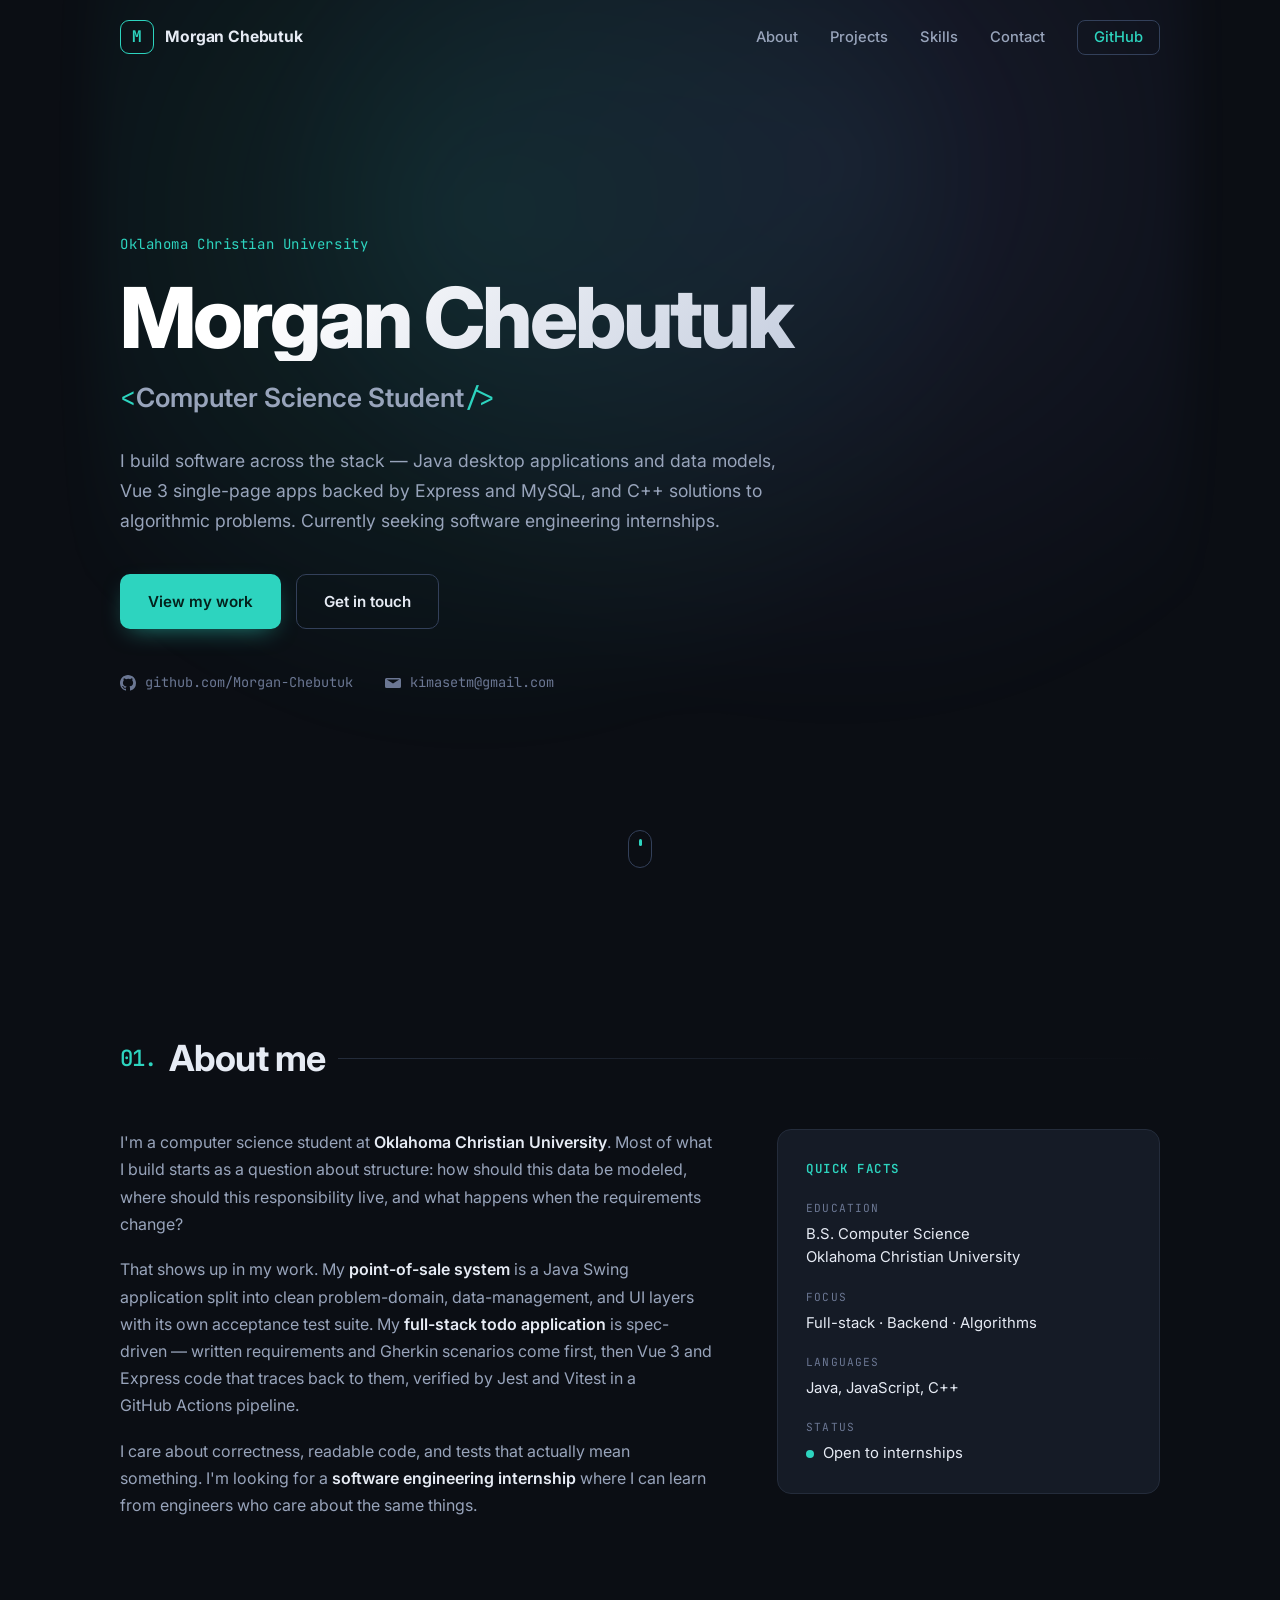
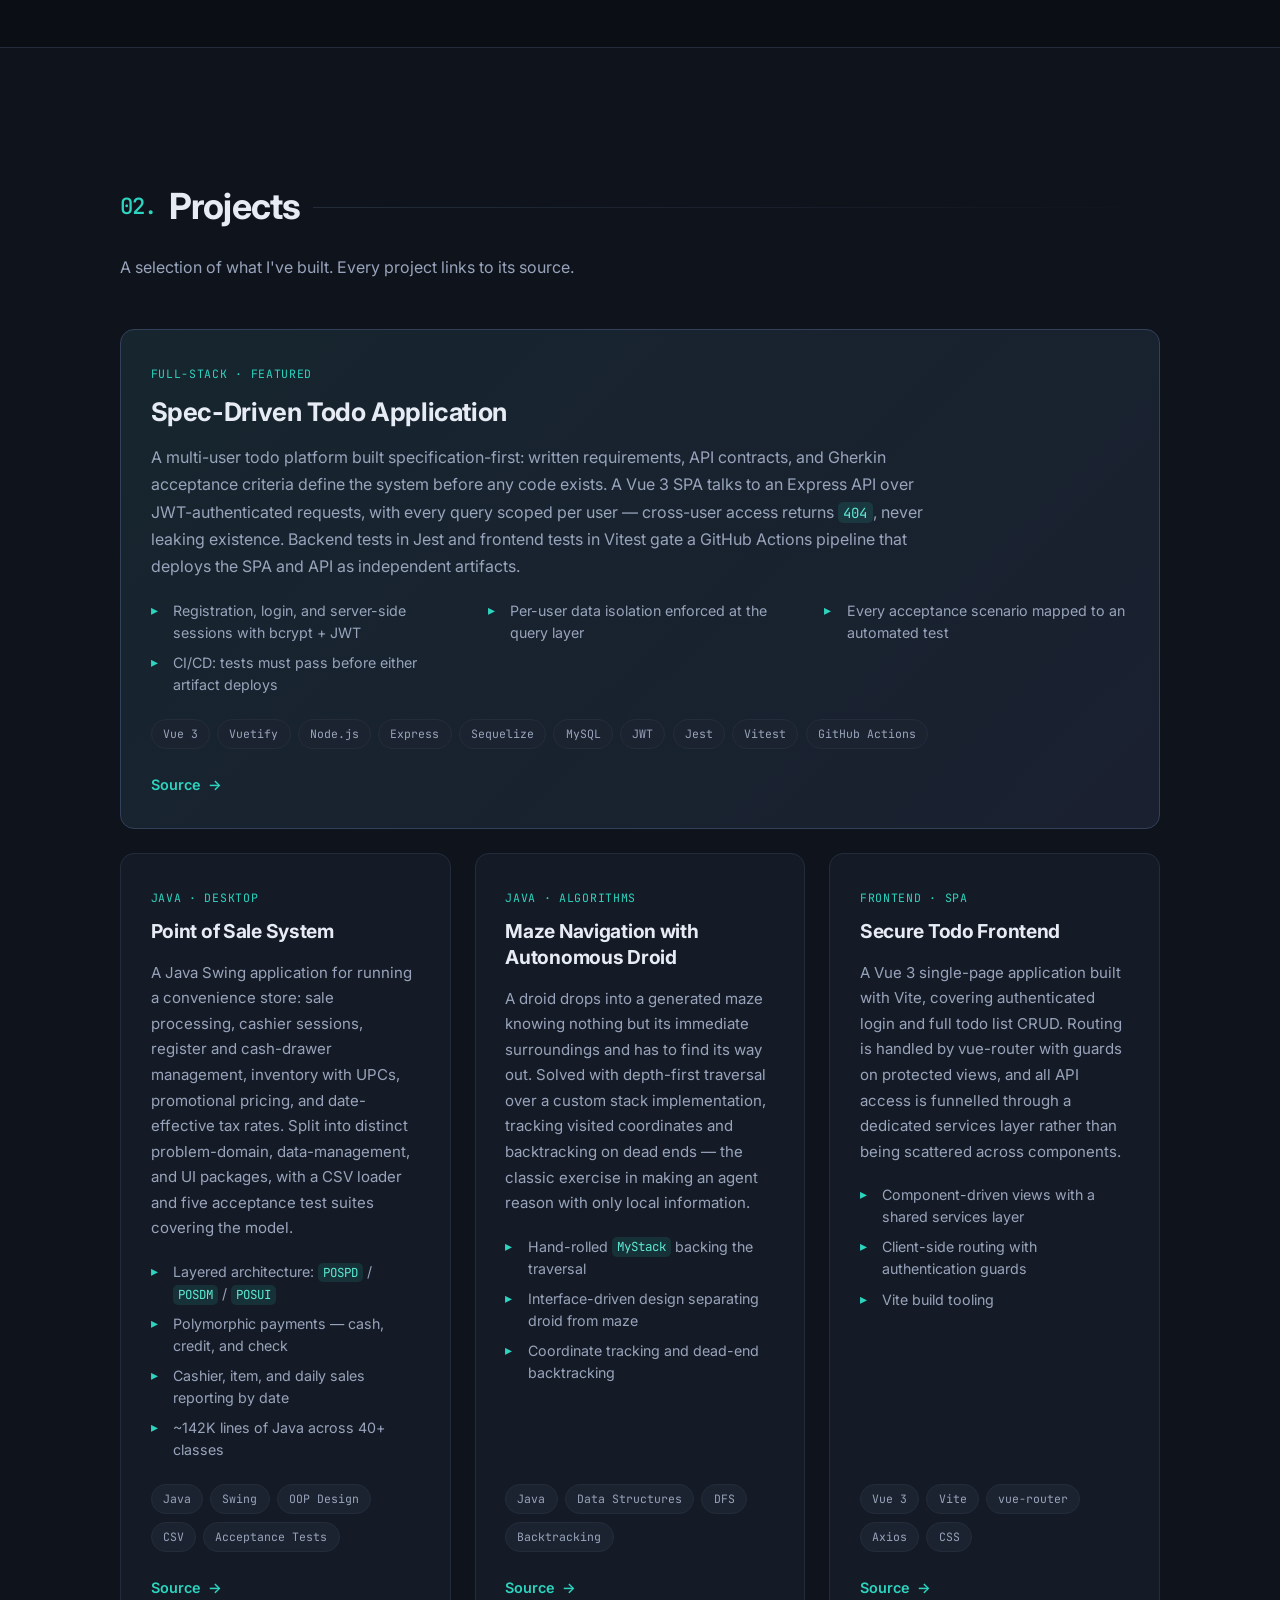
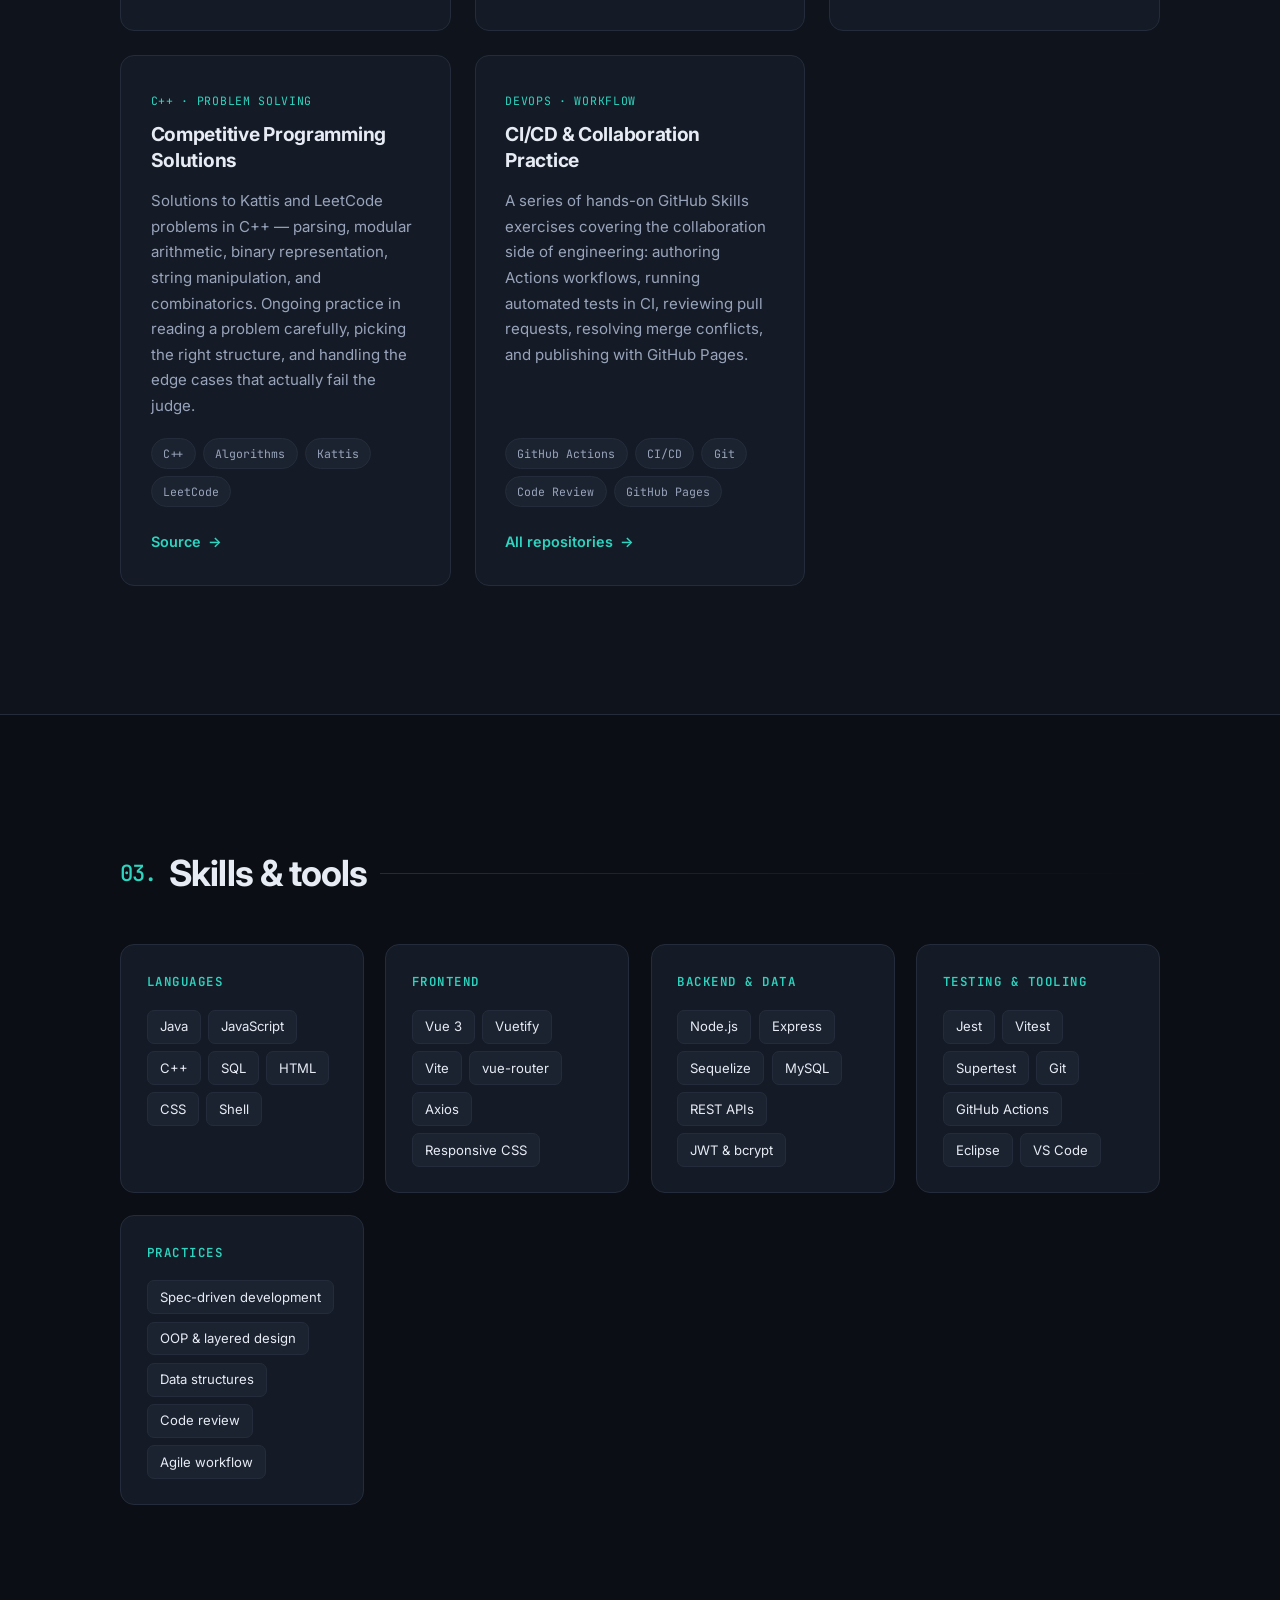
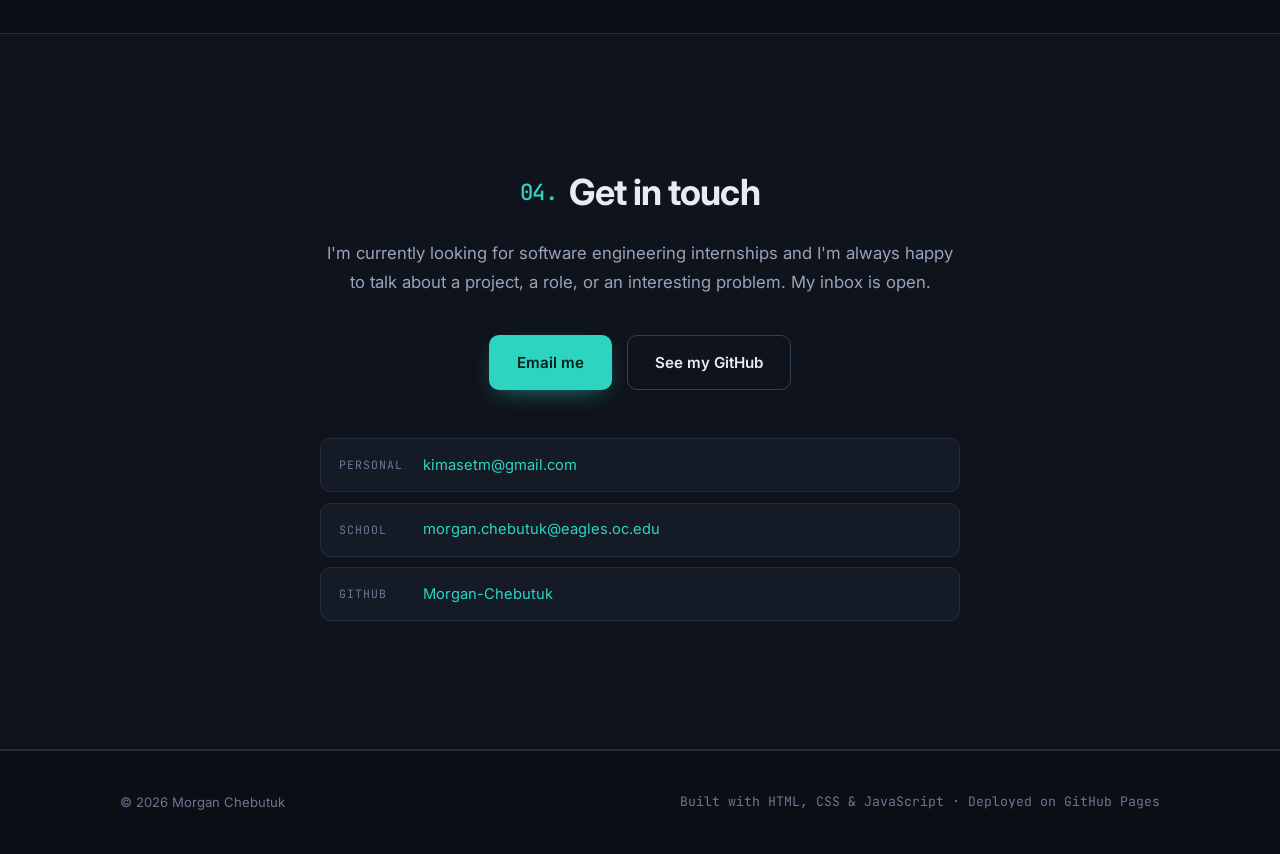
==== index.html @ def69cea "Add personal portfolio site Static single-page portfolio: dark theme, responsive layout, reveal-on-s" ====
<!DOCTYPE html>
<html lang="en">
<head>
<meta charset="utf-8">
<meta name="viewport" content="width=device-width, initial-scale=1">
<title>Morgan Chebutuk — Computer Science Student &amp; Developer</title>
<meta name="description" content="Morgan Chebutuk — computer science student at Oklahoma Christian University. Full-stack and systems work in Java, JavaScript, Vue, and C++.">
<meta name="author" content="Morgan Chebutuk">

<meta property="og:type" content="website">
<meta property="og:title" content="Morgan Chebutuk — Computer Science Student &amp; Developer">
<meta property="og:description" content="Computer science student at Oklahoma Christian University. Full-stack and systems work in Java, JavaScript, Vue, and C++.">
<meta property="og:url" content="https://morgan-chebutuk.github.io/">
<meta name="twitter:card" content="summary">

<link rel="icon" href="data:image/svg+xml,%3Csvg xmlns='http://www.w3.org/2000/svg' viewBox='0 0 100 100'%3E%3Crect width='100' height='100' rx='22' fill='%230b0e14'/%3E%3Ctext x='50' y='50' font-family='ui-monospace,monospace' font-size='52' font-weight='700' fill='%232dd4bf' text-anchor='middle' dominant-baseline='central'%3EM%3C/text%3E%3C/svg%3E">
<link rel="preconnect" href="https://fonts.googleapis.com">
<link rel="preconnect" href="https://fonts.gstatic.com" crossorigin>
<link href="https://fonts.googleapis.com/css2?family=Inter:wght@400;500;600;700;800&family=JetBrains+Mono:wght@400;500;600&display=swap" rel="stylesheet">
<link rel="stylesheet" href="styles.css">
</head>
<body>

<a class="skip-link" href="#main">Skip to content</a>

<header class="site-header" id="siteHeader">
  <nav class="nav container" aria-label="Primary">
    <a class="brand" href="#top">
      <span class="brand-mark">M</span>
      <span class="brand-name">Morgan Chebutuk</span>
    </a>

    <button class="nav-toggle" id="navToggle" aria-expanded="false" aria-controls="navMenu" aria-label="Toggle navigation menu">
      <span></span><span></span><span></span>
    </button>

    <ul class="nav-menu" id="navMenu">
      <li><a href="#about">About</a></li>
      <li><a href="#projects">Projects</a></li>
      <li><a href="#skills">Skills</a></li>
      <li><a href="#contact">Contact</a></li>
      <li><a class="nav-cta" href="https://github.com/Morgan-Chebutuk" target="_blank" rel="noopener">GitHub</a></li>
    </ul>
  </nav>
</header>

<main id="main">

  <!-- ───────────────────────────── Hero ───────────────────────────── -->
  <section class="hero" id="top">
    <div class="hero-glow" aria-hidden="true"></div>
    <div class="container hero-inner">
      <p class="eyebrow reveal">Oklahoma Christian University</p>
      <h1 class="hero-title reveal">
        Morgan&nbsp;Chebutuk
      </h1>
      <p class="hero-role reveal">
        <span class="mono accent">&lt;</span>Computer Science Student<span class="mono accent">/&gt;</span>
      </p>
      <p class="hero-blurb reveal">
        I build software across the stack — Java desktop applications and data models,
        Vue&nbsp;3 single-page apps backed by Express and MySQL, and C++ solutions to
        algorithmic problems. Currently seeking software engineering internships.
      </p>

      <div class="hero-actions reveal">
        <a class="btn btn-primary" href="#projects">View my work</a>
        <a class="btn btn-ghost" href="mailto:kimasetm@gmail.com">Get in touch</a>
      </div>

      <ul class="hero-links reveal" aria-label="Profile links">
        <li>
          <a href="https://github.com/Morgan-Chebutuk" target="_blank" rel="noopener">
            <svg viewBox="0 0 16 16" aria-hidden="true"><path d="M8 0C3.58 0 0 3.58 0 8c0 3.54 2.29 6.53 5.47 7.59.4.07.55-.17.55-.38 0-.19-.01-.82-.01-1.49-2.01.37-2.53-.49-2.69-.94-.09-.23-.48-.94-.82-1.13-.28-.15-.68-.52-.01-.53.63-.01 1.08.58 1.23.82.72 1.21 1.87.87 2.33.66.07-.52.28-.87.51-1.07-1.78-.2-3.64-.89-3.64-3.95 0-.87.31-1.59.82-2.15-.08-.2-.36-1.02.08-2.12 0 0 .67-.21 2.2.82a7.4 7.4 0 0 1 2-.27c.68 0 1.36.09 2 .27 1.53-1.04 2.2-.82 2.2-.82.44 1.1.16 1.92.08 2.12.51.56.82 1.27.82 2.15 0 3.07-1.87 3.75-3.65 3.95.29.25.54.73.54 1.48 0 1.07-.01 1.93-.01 2.2 0 .21.15.46.55.38A8.01 8.01 0 0 0 16 8c0-4.42-3.58-8-8-8Z"/></svg>
            github.com/Morgan-Chebutuk
          </a>
        </li>
        <li>
          <a href="mailto:kimasetm@gmail.com">
            <svg viewBox="0 0 16 16" aria-hidden="true"><path d="M1.5 3h13A1.5 1.5 0 0 1 16 4.5v7A1.5 1.5 0 0 1 14.5 13h-13A1.5 1.5 0 0 1 0 11.5v-7A1.5 1.5 0 0 1 1.5 3Zm.2 1.4 6.3 4.2 6.3-4.2H1.7Z"/></svg>
            kimasetm@gmail.com
          </a>
        </li>
      </ul>
    </div>

    <a class="scroll-hint" href="#about" aria-label="Scroll to about section">
      <span></span>
    </a>
  </section>

  <!-- ───────────────────────────── About ───────────────────────────── -->
  <section class="section" id="about">
    <div class="container">
      <h2 class="section-title reveal"><span class="mono accent">01.</span> About me</h2>

      <div class="about-grid">
        <div class="about-text reveal">
          <p>
            I'm a computer science student at <strong>Oklahoma Christian University</strong>. Most
            of what I build starts as a question about structure: how should this data be modeled,
            where should this responsibility live, and what happens when the requirements change?
          </p>
          <p>
            That shows up in my work. My <strong>point-of-sale system</strong> is a Java Swing
            application split into clean problem-domain, data-management, and UI layers with its own
            acceptance test suite. My <strong>full-stack todo application</strong> is spec-driven —
            written requirements and Gherkin scenarios come first, then Vue&nbsp;3 and Express code
            that traces back to them, verified by Jest and Vitest in a GitHub&nbsp;Actions pipeline.
          </p>
          <p>
            I care about correctness, readable code, and tests that actually mean something.
            I'm looking for a <strong>software engineering internship</strong> where I can learn
            from engineers who care about the same things.
          </p>
        </div>

        <aside class="about-card reveal" aria-label="Quick facts">
          <h3>Quick facts</h3>
          <dl>
            <div><dt>Education</dt><dd>B.S. Computer Science<br>Oklahoma Christian University</dd></div>
            <div><dt>Focus</dt><dd>Full-stack&nbsp;&middot;&nbsp;Backend&nbsp;&middot;&nbsp;Algorithms</dd></div>
            <div><dt>Languages</dt><dd>Java, JavaScript, C++</dd></div>
            <div><dt>Status</dt><dd><span class="status-dot"></span>Open to internships</dd></div>
          </dl>
        </aside>
      </div>
    </div>
  </section>

  <!-- ─────────────────────────── Projects ─────────────────────────── -->
  <section class="section section-alt" id="projects">
    <div class="container">
      <h2 class="section-title reveal"><span class="mono accent">02.</span> Projects</h2>
      <p class="section-lead reveal">A selection of what I've built. Every project links to its source.</p>

      <div class="projects">

        <article class="project featured reveal">
          <div class="project-head">
            <span class="project-kind">Full-stack&nbsp;&middot;&nbsp;Featured</span>
            <h3>Spec-Driven Todo Application</h3>
          </div>
          <p>
            A multi-user todo platform built specification-first: written requirements, API
            contracts, and Gherkin acceptance criteria define the system before any code exists.
            A Vue&nbsp;3 SPA talks to an Express API over JWT-authenticated requests, with every
            query scoped per user — cross-user access returns <code>404</code>, never leaking
            existence. Backend tests in Jest and frontend tests in Vitest gate a GitHub Actions
            pipeline that deploys the SPA and API as independent artifacts.
          </p>
          <ul class="project-highlights">
            <li>Registration, login, and server-side sessions with bcrypt + JWT</li>
            <li>Per-user data isolation enforced at the query layer</li>
            <li>Every acceptance scenario mapped to an automated test</li>
            <li>CI/CD: tests must pass before either artifact deploys</li>
          </ul>
          <ul class="tags">
            <li>Vue 3</li><li>Vuetify</li><li>Node.js</li><li>Express</li>
            <li>Sequelize</li><li>MySQL</li><li>JWT</li><li>Jest</li><li>Vitest</li><li>GitHub Actions</li>
          </ul>
          <div class="project-links">
            <a href="https://github.com/Morgan-Chebutuk/todospeckit-Morgan-Chebutuk" target="_blank" rel="noopener">Source <span aria-hidden="true">&rarr;</span></a>
          </div>
        </article>

        <article class="project reveal">
          <div class="project-head">
            <span class="project-kind">Java&nbsp;&middot;&nbsp;Desktop</span>
            <h3>Point of Sale System</h3>
          </div>
          <p>
            A Java Swing application for running a convenience store: sale processing, cashier
            sessions, register and cash-drawer management, inventory with UPCs, promotional
            pricing, and date-effective tax rates. Split into distinct problem-domain,
            data-management, and UI packages, with a CSV loader and five acceptance test suites
            covering the model.
          </p>
          <ul class="project-highlights">
            <li>Layered architecture: <code>POSPD</code> / <code>POSDM</code> / <code>POSUI</code></li>
            <li>Polymorphic payments — cash, credit, and check</li>
            <li>Cashier, item, and daily sales reporting by date</li>
            <li>~142K lines of Java across 40+ classes</li>
          </ul>
          <ul class="tags">
            <li>Java</li><li>Swing</li><li>OOP Design</li><li>CSV</li><li>Acceptance Tests</li>
          </ul>
          <div class="project-links">
            <a href="https://github.com/Morgan-Chebutuk/POS" target="_blank" rel="noopener">Source <span aria-hidden="true">&rarr;</span></a>
          </div>
        </article>

        <article class="project reveal">
          <div class="project-head">
            <span class="project-kind">Java&nbsp;&middot;&nbsp;Algorithms</span>
            <h3>Maze Navigation with Autonomous Droid</h3>
          </div>
          <p>
            A droid drops into a generated maze knowing nothing but its immediate surroundings and
            has to find its way out. Solved with depth-first traversal over a custom stack
            implementation, tracking visited coordinates and backtracking on dead ends — the
            classic exercise in making an agent reason with only local information.
          </p>
          <ul class="project-highlights">
            <li>Hand-rolled <code>MyStack</code> backing the traversal</li>
            <li>Interface-driven design separating droid from maze</li>
            <li>Coordinate tracking and dead-end backtracking</li>
          </ul>
          <ul class="tags">
            <li>Java</li><li>Data Structures</li><li>DFS</li><li>Backtracking</li>
          </ul>
          <div class="project-links">
            <a href="https://github.com/Morgan-Chebutuk/Maze" target="_blank" rel="noopener">Source <span aria-hidden="true">&rarr;</span></a>
          </div>
        </article>

        <article class="project reveal">
          <div class="project-head">
            <span class="project-kind">Frontend&nbsp;&middot;&nbsp;SPA</span>
            <h3>Secure Todo Frontend</h3>
          </div>
          <p>
            A Vue&nbsp;3 single-page application built with Vite, covering authenticated login and
            full todo list CRUD. Routing is handled by vue-router with guards on protected views,
            and all API access is funnelled through a dedicated services layer rather than being
            scattered across components.
          </p>
          <ul class="project-highlights">
            <li>Component-driven views with a shared services layer</li>
            <li>Client-side routing with authentication guards</li>
            <li>Vite build tooling</li>
          </ul>
          <ul class="tags">
            <li>Vue 3</li><li>Vite</li><li>vue-router</li><li>Axios</li><li>CSS</li>
          </ul>
          <div class="project-links">
            <a href="https://github.com/Morgan-Chebutuk/todo-frontend-secure" target="_blank" rel="noopener">Source <span aria-hidden="true">&rarr;</span></a>
          </div>
        </article>

        <article class="project reveal">
          <div class="project-head">
            <span class="project-kind">C++&nbsp;&middot;&nbsp;Problem Solving</span>
            <h3>Competitive Programming Solutions</h3>
          </div>
          <p>
            Solutions to Kattis and LeetCode problems in C++ — parsing, modular arithmetic, binary
            representation, string manipulation, and combinatorics. Ongoing practice in reading a
            problem carefully, picking the right structure, and handling the edge cases that
            actually fail the judge.
          </p>
          <ul class="tags">
            <li>C++</li><li>Algorithms</li><li>Kattis</li><li>LeetCode</li>
          </ul>
          <div class="project-links">
            <a href="https://github.com/Morgan-Chebutuk/Kattis-Problems" target="_blank" rel="noopener">Source <span aria-hidden="true">&rarr;</span></a>
          </div>
        </article>

        <article class="project reveal">
          <div class="project-head">
            <span class="project-kind">DevOps&nbsp;&middot;&nbsp;Workflow</span>
            <h3>CI/CD &amp; Collaboration Practice</h3>
          </div>
          <p>
            A series of hands-on GitHub Skills exercises covering the collaboration side of
            engineering: authoring Actions workflows, running automated tests in CI, reviewing pull
            requests, resolving merge conflicts, and publishing with GitHub Pages.
          </p>
          <ul class="tags">
            <li>GitHub Actions</li><li>CI/CD</li><li>Git</li><li>Code Review</li><li>GitHub Pages</li>
          </ul>
          <div class="project-links">
            <a href="https://github.com/Morgan-Chebutuk?tab=repositories" target="_blank" rel="noopener">All repositories <span aria-hidden="true">&rarr;</span></a>
          </div>
        </article>

      </div>
    </div>
  </section>

  <!-- ───────────────────────────── Skills ───────────────────────────── -->
  <section class="section" id="skills">
    <div class="container">
      <h2 class="section-title reveal"><span class="mono accent">03.</span> Skills &amp; tools</h2>

      <div class="skills">
        <div class="skill-group reveal">
          <h3>Languages</h3>
          <ul><li>Java</li><li>JavaScript</li><li>C++</li><li>SQL</li><li>HTML</li><li>CSS</li><li>Shell</li></ul>
        </div>
        <div class="skill-group reveal">
          <h3>Frontend</h3>
          <ul><li>Vue 3</li><li>Vuetify</li><li>Vite</li><li>vue-router</li><li>Axios</li><li>Responsive CSS</li></ul>
        </div>
        <div class="skill-group reveal">
          <h3>Backend &amp; data</h3>
          <ul><li>Node.js</li><li>Express</li><li>Sequelize</li><li>MySQL</li><li>REST APIs</li><li>JWT &amp; bcrypt</li></ul>
        </div>
        <div class="skill-group reveal">
          <h3>Testing &amp; tooling</h3>
          <ul><li>Jest</li><li>Vitest</li><li>Supertest</li><li>Git</li><li>GitHub Actions</li><li>Eclipse</li><li>VS Code</li></ul>
        </div>
        <div class="skill-group reveal">
          <h3>Practices</h3>
          <ul><li>Spec-driven development</li><li>OOP &amp; layered design</li><li>Data structures</li><li>Code review</li><li>Agile workflow</li></ul>
        </div>
      </div>
    </div>
  </section>

  <!-- ──────────────────────────── Contact ──────────────────────────── -->
  <section class="section section-alt" id="contact">
    <div class="container contact-inner">
      <h2 class="section-title reveal"><span class="mono accent">04.</span> Get in touch</h2>
      <p class="contact-lead reveal">
        I'm currently looking for software engineering internships and I'm always happy to talk
        about a project, a role, or an interesting problem. My inbox is open.
      </p>

      <div class="contact-actions reveal">
        <a class="btn btn-primary" href="mailto:kimasetm@gmail.com">Email me</a>
        <a class="btn btn-ghost" href="https://github.com/Morgan-Chebutuk" target="_blank" rel="noopener">See my GitHub</a>
      </div>

      <ul class="contact-details reveal">
        <li><span class="mono label">personal</span><a href="mailto:kimasetm@gmail.com">kimasetm@gmail.com</a></li>
        <li><span class="mono label">school</span><a href="mailto:morgan.chebutuk@eagles.oc.edu">morgan.chebutuk@eagles.oc.edu</a></li>
        <li><span class="mono label">github</span><a href="https://github.com/Morgan-Chebutuk" target="_blank" rel="noopener">Morgan-Chebutuk</a></li>
      </ul>
    </div>
  </section>

</main>

<footer class="site-footer">
  <div class="container footer-inner">
    <p>&copy; <span id="year">2026</span> Morgan Chebutuk</p>
    <p class="mono">Built with HTML, CSS &amp; JavaScript &middot; Deployed on GitHub Pages</p>
  </div>
</footer>

<script src="script.js"></script>
</body>
</html>
---- styles.css ----
/* ============================================================
   Morgan Chebutuk — portfolio
   ============================================================ */

:root {
  --bg:            #0b0e14;
  --bg-alt:        #0f131c;
  --surface:       #151b26;
  --surface-hi:    #1c2330;
  --border:        #242c3b;
  --border-hi:     #33405a;

  --text:          #e6ebf4;
  --text-muted:    #98a4bb;
  --text-dim:      #6b7793;

  --accent:        #2dd4bf;
  --accent-hi:     #5eead4;
  --accent-dim:    rgba(45, 212, 191, 0.12);
  --accent-2:      #818cf8;

  --font-sans: 'Inter', -apple-system, BlinkMacSystemFont, 'Segoe UI', Roboto, sans-serif;
  --font-mono: 'JetBrains Mono', ui-monospace, SFMono-Regular, Menlo, Consolas, monospace;

  --max:      1120px;
  --gutter:   clamp(1.25rem, 4vw, 2.5rem);
  --radius:   14px;
  --ease:     cubic-bezier(0.4, 0, 0.2, 1);
}

*, *::before, *::after { box-sizing: border-box; }

html {
  scroll-behavior: smooth;
  scroll-padding-top: 90px;
  -webkit-text-size-adjust: 100%;
}

body {
  margin: 0;
  background: var(--bg);
  color: var(--text);
  font-family: var(--font-sans);
  font-size: 1rem;
  line-height: 1.7;
  -webkit-font-smoothing: antialiased;
  overflow-x: hidden;
}

img { max-width: 100%; display: block; }

a { color: var(--accent); text-decoration: none; transition: color .2s var(--ease); }
a:hover { color: var(--accent-hi); }

:focus-visible {
  outline: 2px solid var(--accent);
  outline-offset: 3px;
  border-radius: 4px;
}

code {
  font-family: var(--font-mono);
  font-size: .875em;
  background: var(--accent-dim);
  color: var(--accent-hi);
  padding: .12em .4em;
  border-radius: 5px;
}

.mono   { font-family: var(--font-mono); }
.accent { color: var(--accent); }

.container {
  width: 100%;
  max-width: var(--max);
  margin-inline: auto;
  padding-inline: var(--gutter);
}

.skip-link {
  position: absolute;
  left: -9999px;
  top: 0;
  z-index: 999;
  background: var(--accent);
  color: #04211c;
  padding: .75rem 1.25rem;
  font-weight: 600;
  border-radius: 0 0 8px 0;
}
.skip-link:focus { left: 0; }

/* ─────────────────────────── Header / nav ─────────────────────────── */

.site-header {
  position: fixed;
  inset: 0 0 auto 0;
  z-index: 100;
  transition: background .3s var(--ease), border-color .3s var(--ease), backdrop-filter .3s var(--ease);
  border-bottom: 1px solid transparent;
}
.site-header.scrolled {
  background: rgba(11, 14, 20, .82);
  backdrop-filter: blur(14px);
  -webkit-backdrop-filter: blur(14px);
  border-bottom-color: var(--border);
}

.nav {
  display: flex;
  align-items: center;
  justify-content: space-between;
  gap: 1.5rem;
  min-height: 74px;
}

.brand {
  display: inline-flex;
  align-items: center;
  gap: .7rem;
  color: var(--text);
  font-weight: 700;
  letter-spacing: -.01em;
}
.brand:hover { color: var(--text); }

.brand-mark {
  display: grid;
  place-items: center;
  width: 34px; height: 34px;
  flex: none;
  border: 1.5px solid var(--accent);
  border-radius: 9px;
  color: var(--accent);
  font-family: var(--font-mono);
  font-size: 1rem;
  font-weight: 700;
  transition: background .25s var(--ease), transform .25s var(--ease);
}
.brand:hover .brand-mark { background: var(--accent-dim); transform: translateY(-2px); }

.brand-name { font-size: .98rem; }

.nav-menu {
  display: flex;
  align-items: center;
  gap: 2rem;
  margin: 0;
  padding: 0;
  list-style: none;
}
.nav-menu a {
  position: relative;
  color: var(--text-muted);
  font-size: .92rem;
  font-weight: 500;
}
.nav-menu a:hover { color: var(--text); }
.nav-menu a:not(.nav-cta)::after {
  content: '';
  position: absolute;
  left: 0; bottom: -6px;
  width: 0; height: 1.5px;
  background: var(--accent);
  transition: width .25s var(--ease);
}
.nav-menu a:not(.nav-cta):hover::after { width: 100%; }

.nav-cta {
  border: 1px solid var(--border-hi);
  border-radius: 8px;
  padding: .45rem 1rem;
  color: var(--accent) !important;
}
.nav-cta:hover {
  background: var(--accent-dim);
  border-color: var(--accent);
}

.nav-toggle {
  display: none;
  flex-direction: column;
  justify-content: center;
  gap: 5px;
  width: 42px; height: 42px;
  padding: 0 9px;
  background: none;
  border: 1px solid var(--border);
  border-radius: 9px;
  cursor: pointer;
}
.nav-toggle span {
  display: block;
  height: 2px;
  background: var(--text);
  border-radius: 2px;
  transition: transform .28s var(--ease), opacity .2s var(--ease);
}
.nav-toggle[aria-expanded="true"] span:nth-child(1) { transform: translateY(7px) rotate(45deg); }
.nav-toggle[aria-expanded="true"] span:nth-child(2) { opacity: 0; }
.nav-toggle[aria-expanded="true"] span:nth-child(3) { transform: translateY(-7px) rotate(-45deg); }

/* ─────────────────────────────── Hero ─────────────────────────────── */

.hero {
  position: relative;
  display: flex;
  align-items: center;
  min-height: 100svh;
  padding: 8rem 0 6rem;
  overflow: hidden;
}

.hero-glow {
  position: absolute;
  top: -25%; left: 50%;
  width: min(1100px, 130vw);
  aspect-ratio: 1;
  transform: translateX(-50%);
  background:
    radial-gradient(circle at 35% 40%, rgba(45, 212, 191, .13), transparent 55%),
    radial-gradient(circle at 68% 35%, rgba(129, 140, 248, .11), transparent 55%);
  filter: blur(20px);
  pointer-events: none;
}

.hero-inner { position: relative; }

.eyebrow {
  margin: 0 0 1.1rem;
  font-family: var(--font-mono);
  font-size: .875rem;
  letter-spacing: .04em;
  color: var(--accent);
}

.hero-title {
  margin: 0;
  font-size: clamp(2.75rem, 9vw, 5.25rem);
  font-weight: 800;
  line-height: 1.03;
  letter-spacing: -.035em;
  background: linear-gradient(135deg, #ffffff 15%, #a9b6cf 95%);
  -webkit-background-clip: text;
  background-clip: text;
  color: transparent;
}

.hero-role {
  margin: .85rem 0 0;
  font-size: clamp(1.1rem, 3.2vw, 1.65rem);
  font-weight: 600;
  color: var(--text-muted);
}
.hero-role .mono { font-weight: 400; }

.hero-blurb {
  max-width: 60ch;
  margin: 1.6rem 0 0;
  color: var(--text-muted);
  font-size: clamp(1rem, 1.6vw, 1.1rem);
}

.hero-actions {
  display: flex;
  flex-wrap: wrap;
  gap: .9rem;
  margin-top: 2.4rem;
}

.btn {
  display: inline-flex;
  align-items: center;
  justify-content: center;
  padding: .85rem 1.7rem;
  border-radius: 10px;
  font-size: .95rem;
  font-weight: 600;
  border: 1px solid transparent;
  cursor: pointer;
  transition: transform .2s var(--ease), background .2s var(--ease),
              box-shadow .2s var(--ease), border-color .2s var(--ease);
}
.btn:hover { transform: translateY(-2px); }

.btn-primary {
  background: var(--accent);
  color: #04211c;
  box-shadow: 0 8px 24px -10px rgba(45, 212, 191, .65);
}
.btn-primary:hover {
  background: var(--accent-hi);
  color: #04211c;
  box-shadow: 0 14px 30px -10px rgba(45, 212, 191, .75);
}

.btn-ghost {
  border-color: var(--border-hi);
  color: var(--text);
}
.btn-ghost:hover {
  border-color: var(--accent);
  background: var(--accent-dim);
  color: var(--accent-hi);
}

.hero-links {
  display: flex;
  flex-wrap: wrap;
  gap: 1rem 2rem;
  margin: 2.6rem 0 0;
  padding: 0;
  list-style: none;
}
.hero-links a {
  display: inline-flex;
  align-items: center;
  gap: .55rem;
  color: var(--text-dim);
  font-family: var(--font-mono);
  font-size: .85rem;
}
.hero-links a:hover { color: var(--accent); }
.hero-links svg {
  width: 16px; height: 16px;
  fill: currentColor;
  flex: none;
}

.scroll-hint {
  position: absolute;
  left: 50%;
  bottom: 2rem;
  transform: translateX(-50%);
  width: 24px; height: 38px;
  border: 1.5px solid var(--border-hi);
  border-radius: 12px;
}
.scroll-hint span {
  position: absolute;
  left: 50%;
  top: 8px;
  width: 3px; height: 7px;
  margin-left: -1.5px;
  background: var(--accent);
  border-radius: 2px;
  animation: scrollDot 1.9s var(--ease) infinite;
}
@keyframes scrollDot {
  0%   { opacity: 0; transform: translateY(0); }
  35%  { opacity: 1; }
  75%  { opacity: 0; transform: translateY(12px); }
  100% { opacity: 0; }
}

/* ───────────────────────────── Sections ───────────────────────────── */

.section { padding: clamp(5rem, 11vw, 8rem) 0; }
.section-alt {
  background: var(--bg-alt);
  border-block: 1px solid var(--border);
}

.section-title {
  display: flex;
  align-items: center;
  gap: .8rem;
  margin: 0 0 1rem;
  font-size: clamp(1.6rem, 4.2vw, 2.25rem);
  font-weight: 700;
  letter-spacing: -.025em;
}
.section-title .mono { font-size: .62em; font-weight: 500; }
.section-title::after {
  content: '';
  flex: 1;
  height: 1px;
  background: linear-gradient(90deg, var(--border) 0%, transparent 100%);
}

.section-lead {
  max-width: 62ch;
  margin: 0 0 3rem;
  color: var(--text-muted);
}

/* ────────────────────────────── About ────────────────────────────── */

.about-grid {
  display: grid;
  grid-template-columns: minmax(0, 1.55fr) minmax(0, 1fr);
  gap: clamp(2rem, 5vw, 4rem);
  align-items: start;
  margin-top: 2.5rem;
}

.about-text p {
  margin: 0 0 1.15rem;
  color: var(--text-muted);
}
.about-text p:last-child { margin-bottom: 0; }
.about-text strong { color: var(--text); font-weight: 600; }

.about-card {
  background: var(--surface);
  border: 1px solid var(--border);
  border-radius: var(--radius);
  padding: 1.75rem;
  position: sticky;
  top: 100px;
}
.about-card h3 {
  margin: 0 0 1.25rem;
  font-size: .78rem;
  font-family: var(--font-mono);
  font-weight: 600;
  letter-spacing: .12em;
  text-transform: uppercase;
  color: var(--accent);
}
.about-card dl { margin: 0; display: grid; gap: 1.15rem; }
.about-card dt {
  font-size: .7rem;
  font-family: var(--font-mono);
  letter-spacing: .1em;
  text-transform: uppercase;
  color: var(--text-dim);
  margin-bottom: .3rem;
}
.about-card dd {
  margin: 0;
  font-size: .93rem;
  line-height: 1.55;
  color: var(--text);
}

.status-dot {
  display: inline-block;
  width: 8px; height: 8px;
  margin-right: .55rem;
  border-radius: 50%;
  background: var(--accent);
  box-shadow: 0 0 0 0 rgba(45, 212, 191, .6);
  animation: pulse 2.2s infinite;
}
@keyframes pulse {
  70%  { box-shadow: 0 0 0 8px rgba(45, 212, 191, 0); }
  100% { box-shadow: 0 0 0 0 rgba(45, 212, 191, 0); }
}

/* ───────────────────────────── Projects ───────────────────────────── */

.projects {
  display: grid;
  grid-template-columns: repeat(auto-fill, minmax(330px, 1fr));
  gap: 1.5rem;
}

.project {
  display: flex;
  flex-direction: column;
  background: var(--surface);
  border: 1px solid var(--border);
  border-radius: var(--radius);
  padding: 1.85rem;
  transition: transform .28s var(--ease), border-color .28s var(--ease), box-shadow .28s var(--ease);
}
.project:hover {
  transform: translateY(-5px);
  border-color: var(--border-hi);
  box-shadow: 0 22px 48px -24px rgba(0, 0, 0, .85);
}

.project.featured {
  grid-column: 1 / -1;
  background:
    linear-gradient(135deg, rgba(45, 212, 191, .055), rgba(129, 140, 248, .045)),
    var(--surface);
  border-color: var(--border-hi);
}

.project-kind {
  display: inline-block;
  font-family: var(--font-mono);
  font-size: .72rem;
  letter-spacing: .06em;
  text-transform: uppercase;
  color: var(--accent);
}

.project h3 {
  margin: .55rem 0 .9rem;
  font-size: 1.2rem;
  font-weight: 700;
  letter-spacing: -.015em;
  line-height: 1.35;
}
.project.featured h3 { font-size: clamp(1.35rem, 2.6vw, 1.6rem); }

.project > p {
  margin: 0 0 1.25rem;
  color: var(--text-muted);
  font-size: .94rem;
}
.project.featured > p { max-width: 80ch; font-size: 1rem; }

.project-highlights {
  margin: 0 0 1.4rem;
  padding: 0;
  list-style: none;
  display: grid;
  gap: .5rem;
}
.project.featured .project-highlights {
  grid-template-columns: repeat(auto-fit, minmax(260px, 1fr));
  gap: .5rem 2rem;
}
.project-highlights li {
  position: relative;
  padding-left: 1.4rem;
  font-size: .89rem;
  color: var(--text-muted);
  line-height: 1.55;
}
.project-highlights li::before {
  content: '▸';
  position: absolute;
  left: 0;
  color: var(--accent);
  font-size: .85rem;
}

.tags {
  display: flex;
  flex-wrap: wrap;
  gap: .45rem;
  margin: auto 0 1.35rem;
  padding: 0;
  list-style: none;
}
.tags li {
  padding: .28rem .7rem;
  border: 1px solid var(--border);
  border-radius: 20px;
  background: var(--surface-hi);
  font-family: var(--font-mono);
  font-size: .72rem;
  color: var(--text-muted);
}

.project-links a {
  display: inline-flex;
  align-items: center;
  gap: .45rem;
  font-size: .9rem;
  font-weight: 600;
}
.project-links a span { transition: transform .2s var(--ease); }
.project-links a:hover span { transform: translateX(4px); }

/* ────────────────────────────── Skills ────────────────────────────── */

.skills {
  display: grid;
  grid-template-columns: repeat(auto-fit, minmax(240px, 1fr));
  gap: 1.35rem;
  margin-top: 2.5rem;
}

.skill-group {
  background: var(--surface);
  border: 1px solid var(--border);
  border-radius: var(--radius);
  padding: 1.6rem;
  transition: border-color .25s var(--ease), transform .25s var(--ease);
}
.skill-group:hover { border-color: var(--border-hi); transform: translateY(-3px); }

.skill-group h3 {
  margin: 0 0 1.1rem;
  font-size: .78rem;
  font-family: var(--font-mono);
  font-weight: 600;
  letter-spacing: .12em;
  text-transform: uppercase;
  color: var(--accent);
}
.skill-group ul {
  display: flex;
  flex-wrap: wrap;
  gap: .45rem;
  margin: 0;
  padding: 0;
  list-style: none;
}
.skill-group li {
  padding: .3rem .75rem;
  background: var(--surface-hi);
  border: 1px solid var(--border);
  border-radius: 7px;
  font-size: .82rem;
  color: var(--text);
}

/* ───────────────────────────── Contact ───────────────────────────── */

.contact-inner { max-width: 720px; text-align: center; }
.contact-inner .section-title { justify-content: center; }
.contact-inner .section-title::after { display: none; }

.contact-lead {
  margin: 0 auto 2.4rem;
  color: var(--text-muted);
  font-size: 1.05rem;
}

.contact-actions {
  display: flex;
  flex-wrap: wrap;
  gap: .9rem;
  justify-content: center;
}

.contact-details {
  display: grid;
  gap: .65rem;
  margin: 3rem 0 0;
  padding: 0;
  list-style: none;
  text-align: left;
}
.contact-details li {
  display: flex;
  align-items: center;
  gap: 1rem;
  padding: .85rem 1.15rem;
  background: var(--surface);
  border: 1px solid var(--border);
  border-radius: 10px;
  transition: border-color .2s var(--ease);
}
.contact-details li:hover { border-color: var(--border-hi); }
.contact-details .label {
  flex: none;
  width: 68px;
  font-size: .72rem;
  letter-spacing: .08em;
  text-transform: uppercase;
  color: var(--text-dim);
}
.contact-details a {
  font-size: .92rem;
  word-break: break-word;
}

/* ───────────────────────────── Footer ───────────────────────────── */

.site-footer {
  padding: 2.5rem 0;
  border-top: 1px solid var(--border);
}
.footer-inner {
  display: flex;
  flex-wrap: wrap;
  gap: .6rem 1.5rem;
  align-items: center;
  justify-content: space-between;
}
.footer-inner p {
  margin: 0;
  font-size: .82rem;
  color: var(--text-dim);
}

/* ──────────────────────── Reveal animation ──────────────────────── */

.reveal {
  opacity: 0;
  transform: translateY(24px);
  transition: opacity .7s var(--ease), transform .7s var(--ease);
}
.reveal.visible { opacity: 1; transform: none; }

/* ───────────────────────────── Responsive ───────────────────────────── */

@media (max-width: 860px) {
  .about-grid { grid-template-columns: 1fr; }
  .about-card { position: static; }
}

@media (max-width: 720px) {
  .nav-toggle { display: flex; }

  .nav-menu {
    position: fixed;
    inset: 74px 0 auto 0;
    flex-direction: column;
    align-items: stretch;
    gap: 0;
    padding: .5rem var(--gutter) 1.5rem;
    background: rgba(11, 14, 20, .97);
    backdrop-filter: blur(14px);
    -webkit-backdrop-filter: blur(14px);
    border-bottom: 1px solid var(--border);
    transform: translateY(-140%);
    opacity: 0;
    pointer-events: none;
    transition: transform .32s var(--ease), opacity .32s var(--ease);
  }
  .nav-menu.open {
    transform: none;
    opacity: 1;
    pointer-events: auto;
  }
  .nav-menu li { border-bottom: 1px solid var(--border); }
  .nav-menu li:last-child { border-bottom: none; }
  .nav-menu a {
    display: block;
    padding: .95rem .25rem;
    font-size: 1rem;
  }
  .nav-menu a:not(.nav-cta)::after { display: none; }
  .nav-cta {
    margin-top: .9rem;
    text-align: center;
    padding: .8rem 1rem;
  }

  .hero { min-height: auto; padding: 7.5rem 0 5rem; }
  .scroll-hint { display: none; }
  .hero-actions .btn { flex: 1 1 100%; }

  .projects { grid-template-columns: 1fr; }
  .project { padding: 1.5rem; }

  .footer-inner { justify-content: center; text-align: center; }
}

@media (prefers-reduced-motion: reduce) {
  html { scroll-behavior: auto; }
  *, *::before, *::after {
    animation-duration: .01ms !important;
    animation-iteration-count: 1 !important;
    transition-duration: .01ms !important;
  }
  .reveal { opacity: 1; transform: none; }
}
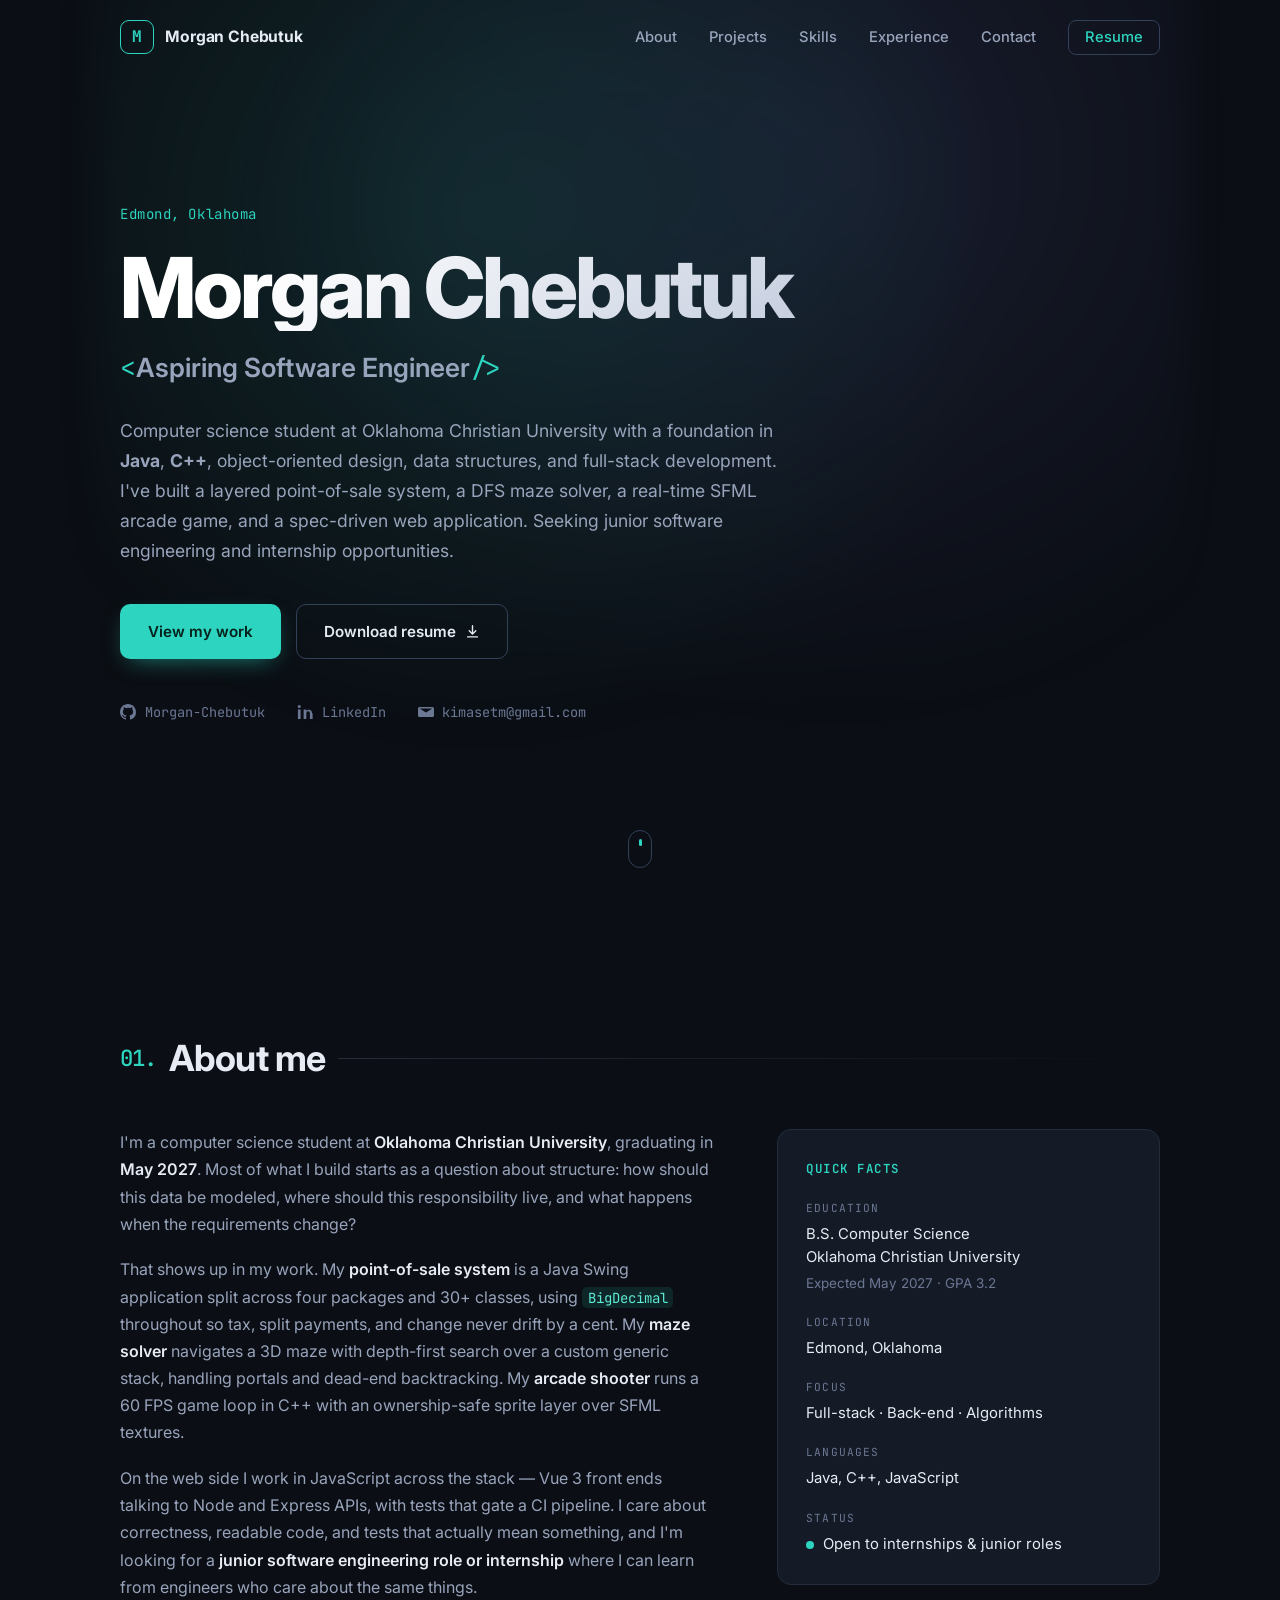
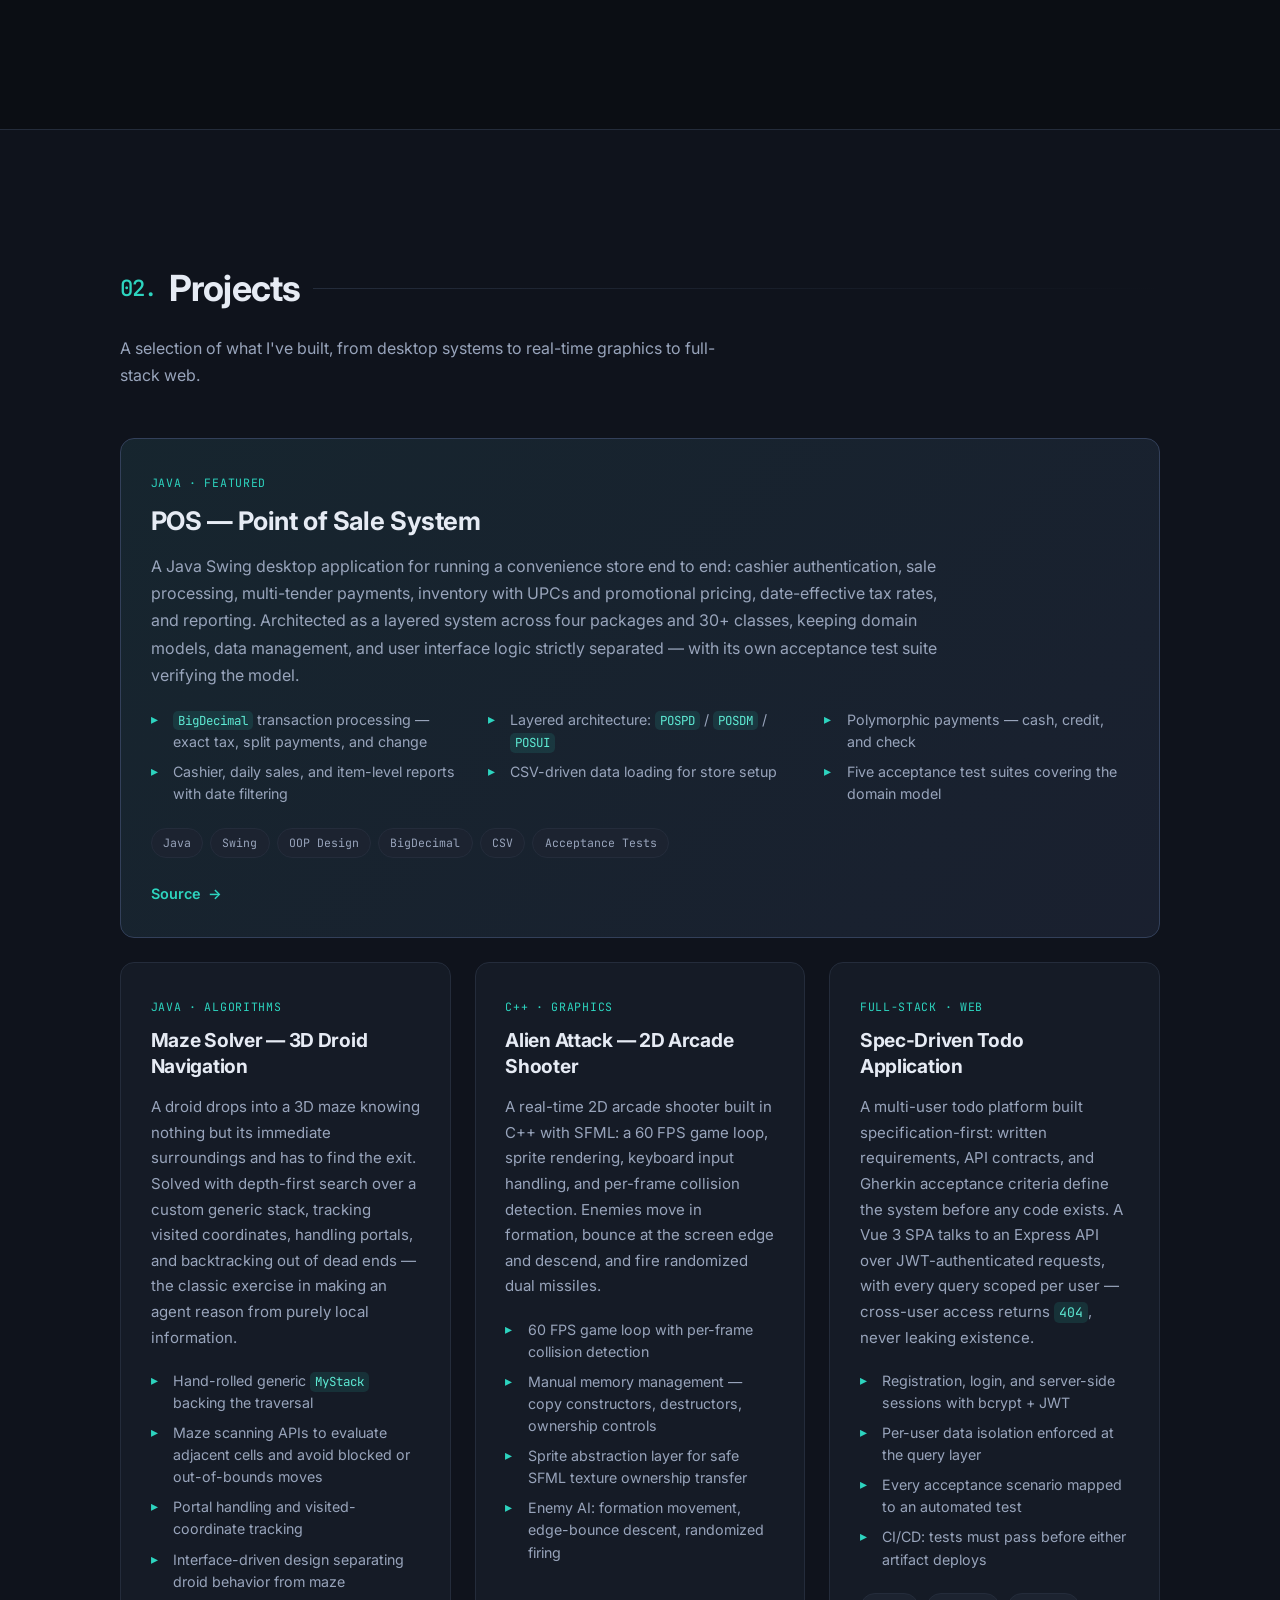
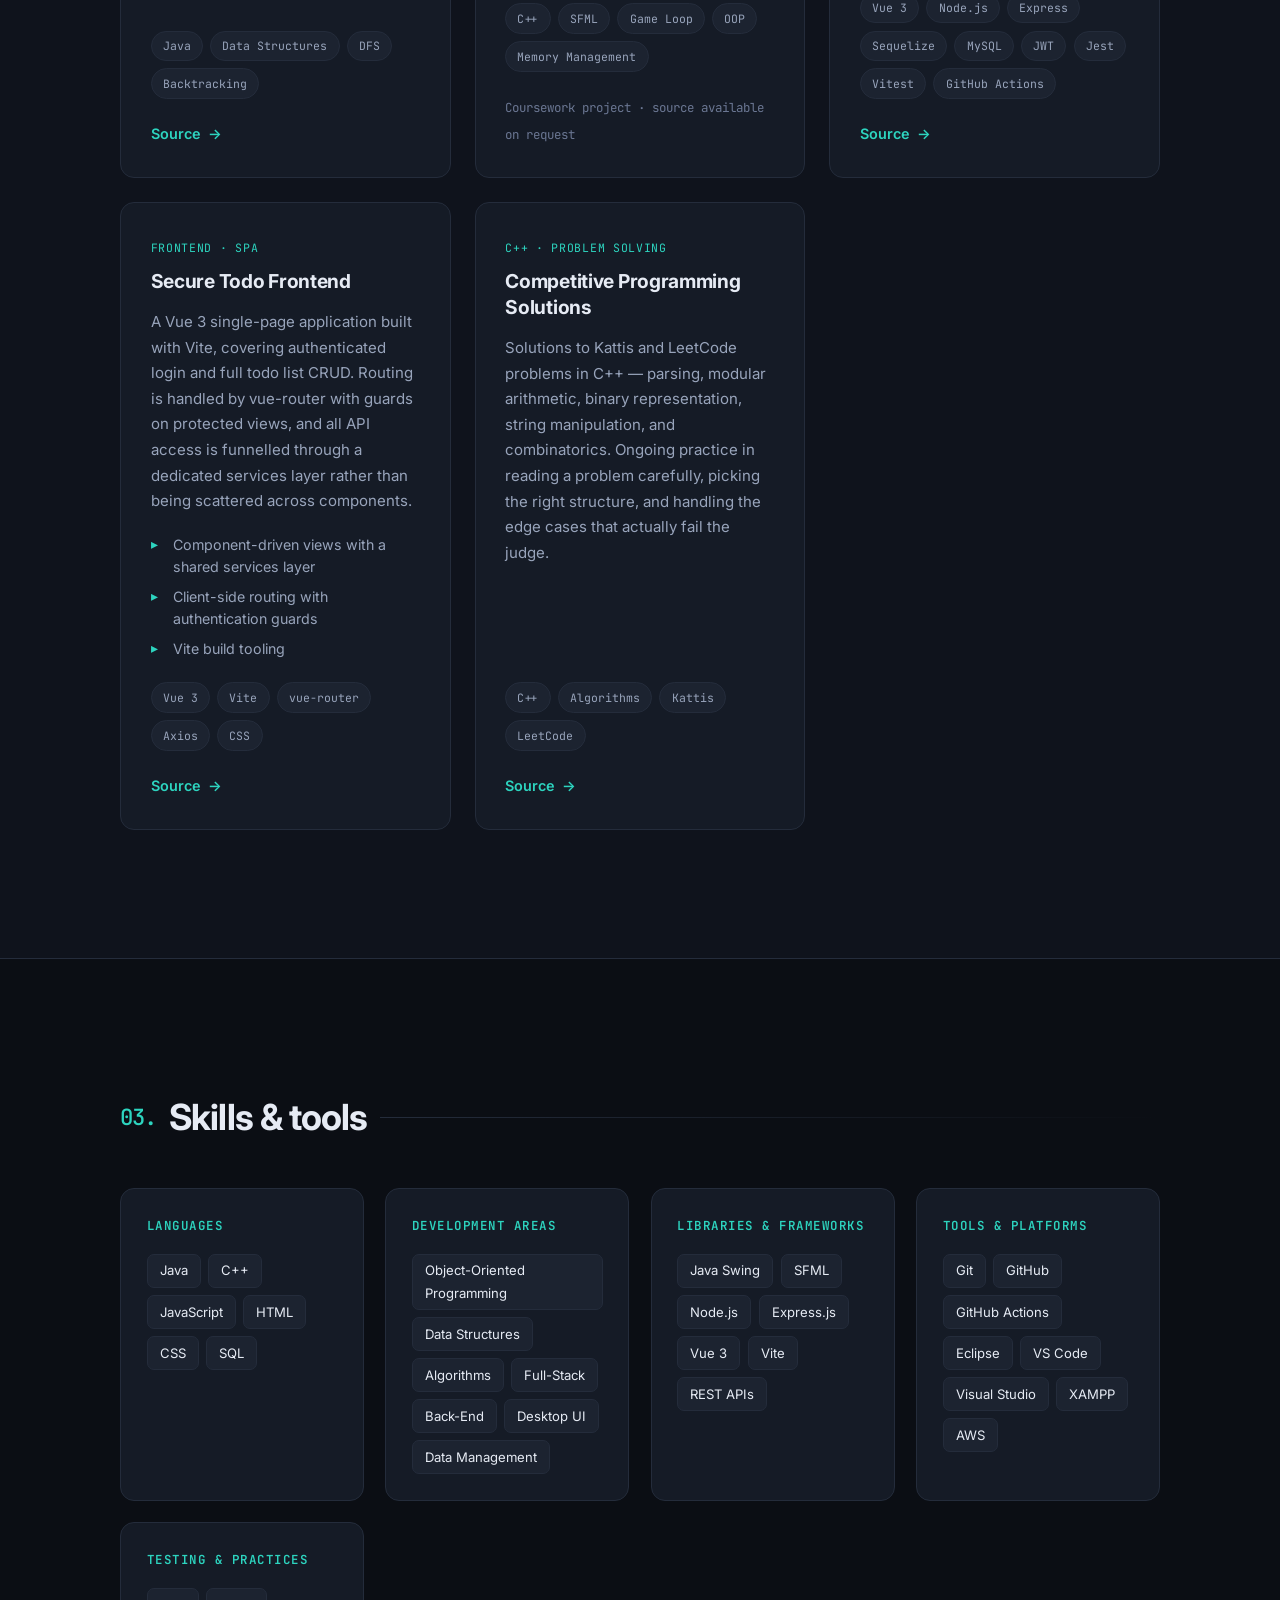
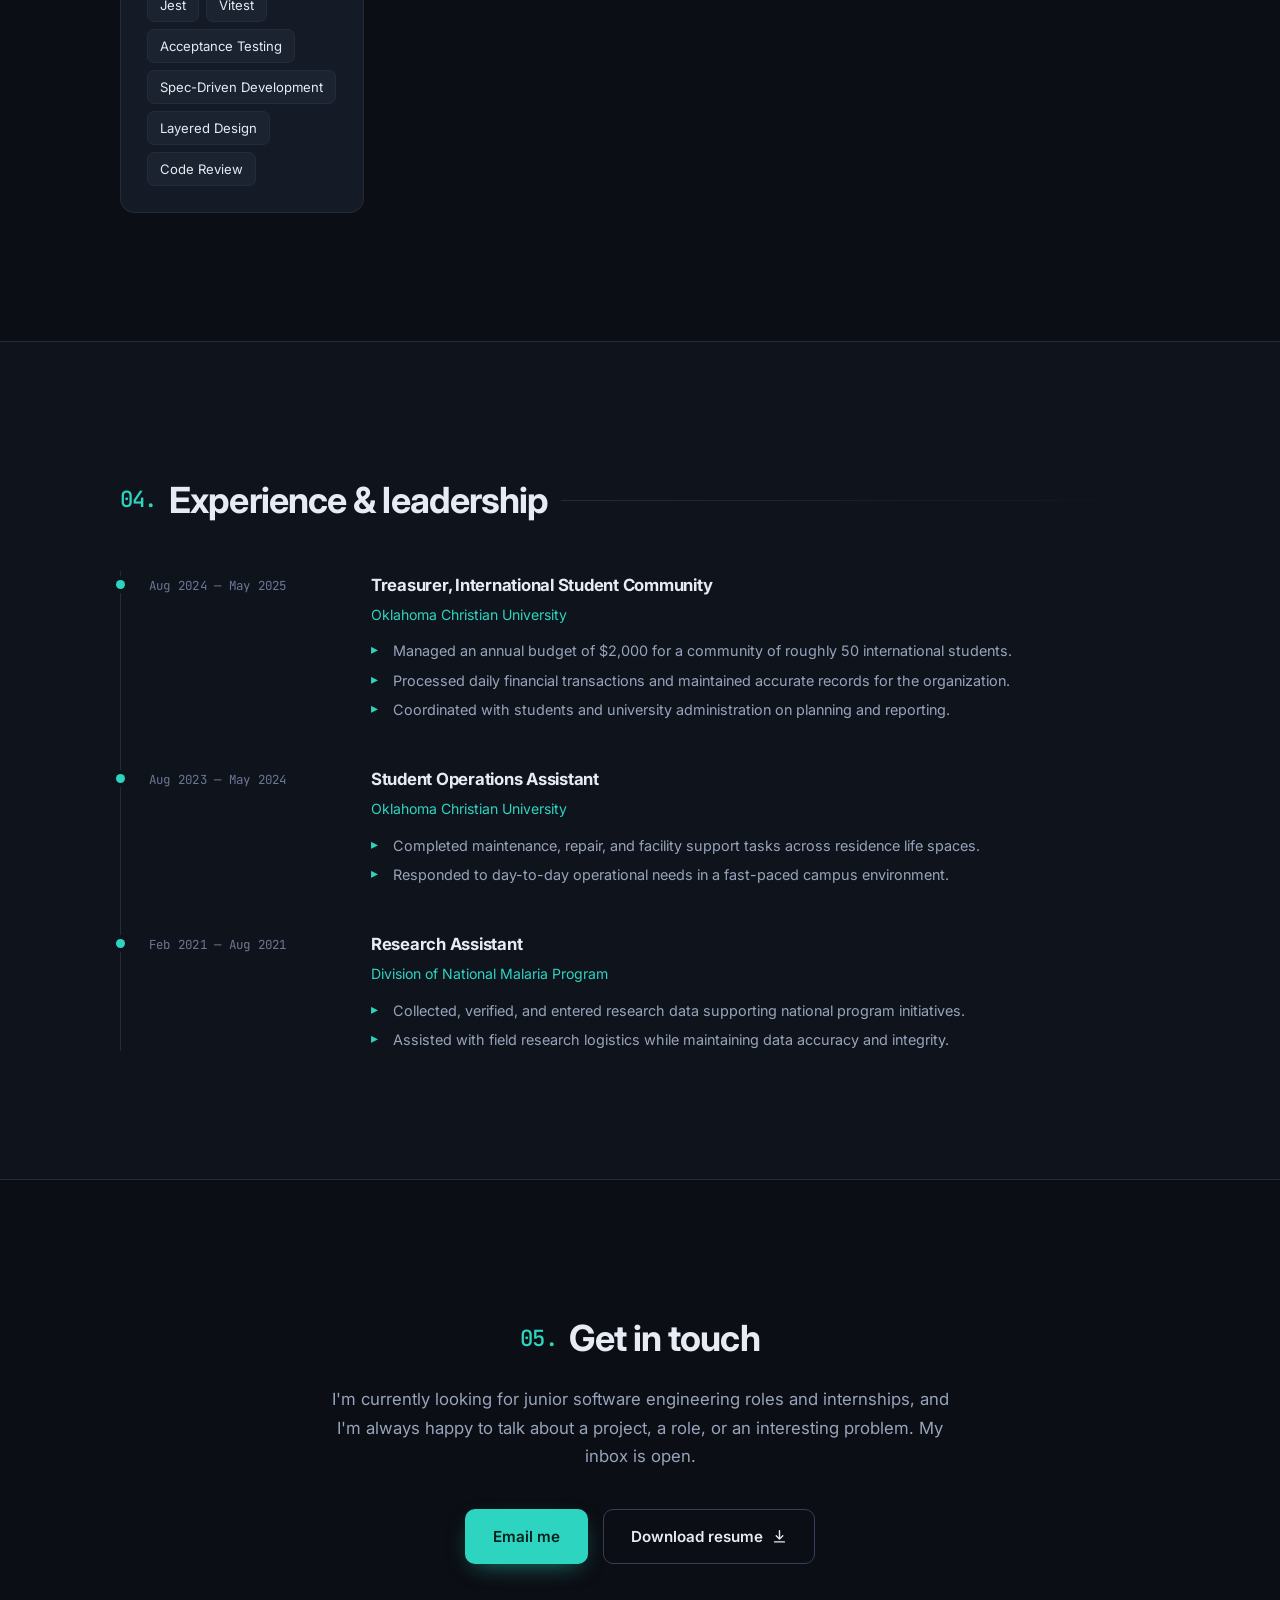
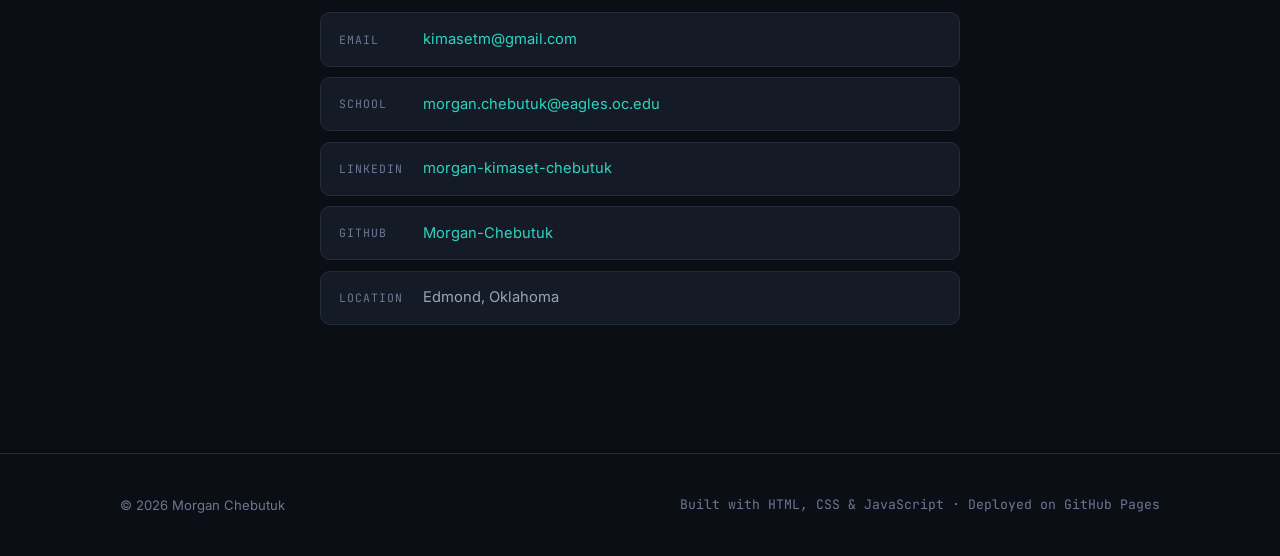
==== commit 3540f88a: "Add resume, LinkedIn, and experience section Source real details from my resume: expected graduation" ====
--- a/index.html
+++ b/index.html
@@ -3,13 +3,13 @@
 <head>
 <meta charset="utf-8">
 <meta name="viewport" content="width=device-width, initial-scale=1">
-<title>Morgan Chebutuk — Computer Science Student &amp; Developer</title>
-<meta name="description" content="Morgan Chebutuk — computer science student at Oklahoma Christian University. Full-stack and systems work in Java, JavaScript, Vue, and C++.">
+<title>Morgan Chebutuk — Software Engineer</title>
+<meta name="description" content="Morgan Chebutuk — computer science student at Oklahoma Christian University (B.S. expected May 2027). Java, C++, and JavaScript; full-stack, back-end, and systems projects.">
 <meta name="author" content="Morgan Chebutuk">
 
 <meta property="og:type" content="website">
-<meta property="og:title" content="Morgan Chebutuk — Computer Science Student &amp; Developer">
-<meta property="og:description" content="Computer science student at Oklahoma Christian University. Full-stack and systems work in Java, JavaScript, Vue, and C++.">
+<meta property="og:title" content="Morgan Chebutuk — Software Engineer">
+<meta property="og:description" content="Computer science student at Oklahoma Christian University. Java, C++, and JavaScript; full-stack, back-end, and systems projects.">
 <meta property="og:url" content="https://morgan-chebutuk.github.io/">
 <meta name="twitter:card" content="summary">
 
@@ -38,8 +38,9 @@
       <li><a href="#about">About</a></li>
       <li><a href="#projects">Projects</a></li>
       <li><a href="#skills">Skills</a></li>
+      <li><a href="#experience">Experience</a></li>
       <li><a href="#contact">Contact</a></li>
-      <li><a class="nav-cta" href="https://github.com/Morgan-Chebutuk" target="_blank" rel="noopener">GitHub</a></li>
+      <li><a class="nav-cta" href="Morgan-Chebutuk-Resume.pdf" target="_blank" rel="noopener">Resume</a></li>
     </ul>
   </nav>
 </header>
@@ -50,29 +51,40 @@
   <section class="hero" id="top">
     <div class="hero-glow" aria-hidden="true"></div>
     <div class="container hero-inner">
-      <p class="eyebrow reveal">Oklahoma Christian University</p>
+      <p class="eyebrow reveal">Edmond, Oklahoma</p>
       <h1 class="hero-title reveal">
         Morgan&nbsp;Chebutuk
       </h1>
       <p class="hero-role reveal">
-        <span class="mono accent">&lt;</span>Computer Science Student<span class="mono accent">/&gt;</span>
+        <span class="mono accent">&lt;</span>Aspiring Software Engineer<span class="mono accent">/&gt;</span>
       </p>
       <p class="hero-blurb reveal">
-        I build software across the stack — Java desktop applications and data models,
-        Vue&nbsp;3 single-page apps backed by Express and MySQL, and C++ solutions to
-        algorithmic problems. Currently seeking software engineering internships.
+        Computer science student at Oklahoma Christian University with a foundation in
+        <strong>Java</strong>, <strong>C++</strong>, object-oriented design, data structures, and
+        full-stack development. I've built a layered point-of-sale system, a DFS maze solver, a
+        real-time SFML arcade game, and a spec-driven web application. Seeking junior software
+        engineering and internship opportunities.
       </p>
 
       <div class="hero-actions reveal">
         <a class="btn btn-primary" href="#projects">View my work</a>
-        <a class="btn btn-ghost" href="mailto:kimasetm@gmail.com">Get in touch</a>
+        <a class="btn btn-ghost" href="Morgan-Chebutuk-Resume.pdf" target="_blank" rel="noopener">
+          Download resume
+          <svg class="btn-icon" viewBox="0 0 16 16" aria-hidden="true"><path d="M8 1a.75.75 0 0 1 .75.75v7.19l2.22-2.22a.75.75 0 1 1 1.06 1.06l-3.5 3.5a.75.75 0 0 1-1.06 0l-3.5-3.5a.75.75 0 0 1 1.06-1.06l2.22 2.22V1.75A.75.75 0 0 1 8 1ZM2.75 13a.75.75 0 0 0 0 1.5h10.5a.75.75 0 0 0 0-1.5H2.75Z"/></svg>
+        </a>
       </div>
 
       <ul class="hero-links reveal" aria-label="Profile links">
         <li>
           <a href="https://github.com/Morgan-Chebutuk" target="_blank" rel="noopener">
             <svg viewBox="0 0 16 16" aria-hidden="true"><path d="M8 0C3.58 0 0 3.58 0 8c0 3.54 2.29 6.53 5.47 7.59.4.07.55-.17.55-.38 0-.19-.01-.82-.01-1.49-2.01.37-2.53-.49-2.69-.94-.09-.23-.48-.94-.82-1.13-.28-.15-.68-.52-.01-.53.63-.01 1.08.58 1.23.82.72 1.21 1.87.87 2.33.66.07-.52.28-.87.51-1.07-1.78-.2-3.64-.89-3.64-3.95 0-.87.31-1.59.82-2.15-.08-.2-.36-1.02.08-2.12 0 0 .67-.21 2.2.82a7.4 7.4 0 0 1 2-.27c.68 0 1.36.09 2 .27 1.53-1.04 2.2-.82 2.2-.82.44 1.1.16 1.92.08 2.12.51.56.82 1.27.82 2.15 0 3.07-1.87 3.75-3.65 3.95.29.25.54.73.54 1.48 0 1.07-.01 1.93-.01 2.2 0 .21.15.46.55.38A8.01 8.01 0 0 0 16 8c0-4.42-3.58-8-8-8Z"/></svg>
-            github.com/Morgan-Chebutuk
+            Morgan-Chebutuk
+          </a>
+        </li>
+        <li>
+          <a href="https://www.linkedin.com/in/morgan-kimaset-chebutuk-65a146262" target="_blank" rel="noopener">
+            <svg viewBox="0 0 16 16" aria-hidden="true"><path d="M3.6 5.4H.9V15h2.7V5.4ZM2.25 1A1.56 1.56 0 1 0 2.25 4.12 1.56 1.56 0 0 0 2.25 1ZM15.1 9.53c0-2.6-1.39-3.81-3.24-3.81a2.8 2.8 0 0 0-2.53 1.39V5.4H6.63V15h2.7V9.9c0-1.35.25-2.65 1.92-2.65 1.65 0 1.67 1.54 1.67 2.74V15h2.7V9.53h-.52Z"/></svg>
+            LinkedIn
           </a>
         </li>
         <li>
@@ -97,31 +109,40 @@
       <div class="about-grid">
         <div class="about-text reveal">
           <p>
-            I'm a computer science student at <strong>Oklahoma Christian University</strong>. Most
-            of what I build starts as a question about structure: how should this data be modeled,
-            where should this responsibility live, and what happens when the requirements change?
+            I'm a computer science student at <strong>Oklahoma Christian University</strong>,
+            graduating in <strong>May 2027</strong>. Most of what I build starts as a question about
+            structure: how should this data be modeled, where should this responsibility live, and
+            what happens when the requirements change?
           </p>
           <p>
             That shows up in my work. My <strong>point-of-sale system</strong> is a Java Swing
-            application split into clean problem-domain, data-management, and UI layers with its own
-            acceptance test suite. My <strong>full-stack todo application</strong> is spec-driven —
-            written requirements and Gherkin scenarios come first, then Vue&nbsp;3 and Express code
-            that traces back to them, verified by Jest and Vitest in a GitHub&nbsp;Actions pipeline.
-          </p>
-          <p>
-            I care about correctness, readable code, and tests that actually mean something.
-            I'm looking for a <strong>software engineering internship</strong> where I can learn
-            from engineers who care about the same things.
+            application split across four packages and 30+ classes, using <code>BigDecimal</code>
+            throughout so tax, split payments, and change never drift by a cent. My
+            <strong>maze solver</strong> navigates a 3D maze with depth-first search over a custom
+            generic stack, handling portals and dead-end backtracking. My <strong>arcade
+            shooter</strong> runs a 60&nbsp;FPS game loop in C++ with an ownership-safe sprite layer
+            over SFML textures.
+          </p>
+          <p>
+            On the web side I work in JavaScript across the stack — Vue&nbsp;3 front ends talking to
+            Node and Express APIs, with tests that gate a CI pipeline. I care about correctness,
+            readable code, and tests that actually mean something, and I'm looking for a
+            <strong>junior software engineering role or internship</strong> where I can learn from
+            engineers who care about the same things.
           </p>
         </div>
 
         <aside class="about-card reveal" aria-label="Quick facts">
           <h3>Quick facts</h3>
           <dl>
-            <div><dt>Education</dt><dd>B.S. Computer Science<br>Oklahoma Christian University</dd></div>
-            <div><dt>Focus</dt><dd>Full-stack&nbsp;&middot;&nbsp;Backend&nbsp;&middot;&nbsp;Algorithms</dd></div>
-            <div><dt>Languages</dt><dd>Java, JavaScript, C++</dd></div>
-            <div><dt>Status</dt><dd><span class="status-dot"></span>Open to internships</dd></div>
+            <div>
+              <dt>Education</dt>
+              <dd>B.S. Computer Science<br>Oklahoma Christian University<br><span class="dd-sub">Expected May 2027 &middot; GPA 3.2</span></dd>
+            </div>
+            <div><dt>Location</dt><dd>Edmond, Oklahoma</dd></div>
+            <div><dt>Focus</dt><dd>Full-stack&nbsp;&middot;&nbsp;Back-end&nbsp;&middot;&nbsp;Algorithms</dd></div>
+            <div><dt>Languages</dt><dd>Java, C++, JavaScript</dd></div>
+            <div><dt>Status</dt><dd><span class="status-dot"></span>Open to internships &amp; junior roles</dd></div>
           </dl>
         </aside>
       </div>
@@ -132,22 +153,98 @@
   <section class="section section-alt" id="projects">
     <div class="container">
       <h2 class="section-title reveal"><span class="mono accent">02.</span> Projects</h2>
-      <p class="section-lead reveal">A selection of what I've built. Every project links to its source.</p>
+      <p class="section-lead reveal">A selection of what I've built, from desktop systems to real-time graphics to full-stack web.</p>
 
       <div class="projects">
 
         <article class="project featured reveal">
           <div class="project-head">
-            <span class="project-kind">Full-stack&nbsp;&middot;&nbsp;Featured</span>
+            <span class="project-kind">Java&nbsp;&middot;&nbsp;Featured</span>
+            <h3>POS — Point of Sale System</h3>
+          </div>
+          <p>
+            A Java Swing desktop application for running a convenience store end to end: cashier
+            authentication, sale processing, multi-tender payments, inventory with UPCs and
+            promotional pricing, date-effective tax rates, and reporting. Architected as a layered
+            system across four packages and 30+ classes, keeping domain models, data management, and
+            user interface logic strictly separated — with its own acceptance test suite verifying
+            the model.
+          </p>
+          <ul class="project-highlights">
+            <li><code>BigDecimal</code> transaction processing — exact tax, split payments, and change</li>
+            <li>Layered architecture: <code>POSPD</code> / <code>POSDM</code> / <code>POSUI</code></li>
+            <li>Polymorphic payments — cash, credit, and check</li>
+            <li>Cashier, daily sales, and item-level reports with date filtering</li>
+            <li>CSV-driven data loading for store setup</li>
+            <li>Five acceptance test suites covering the domain model</li>
+          </ul>
+          <ul class="tags">
+            <li>Java</li><li>Swing</li><li>OOP Design</li><li>BigDecimal</li><li>CSV</li><li>Acceptance Tests</li>
+          </ul>
+          <div class="project-links">
+            <a href="https://github.com/Morgan-Chebutuk/POS" target="_blank" rel="noopener">Source <span aria-hidden="true">&rarr;</span></a>
+          </div>
+        </article>
+
+        <article class="project reveal">
+          <div class="project-head">
+            <span class="project-kind">Java&nbsp;&middot;&nbsp;Algorithms</span>
+            <h3>Maze Solver — 3D Droid Navigation</h3>
+          </div>
+          <p>
+            A droid drops into a 3D maze knowing nothing but its immediate surroundings and has to
+            find the exit. Solved with depth-first search over a custom generic stack, tracking
+            visited coordinates, handling portals, and backtracking out of dead ends — the classic
+            exercise in making an agent reason from purely local information.
+          </p>
+          <ul class="project-highlights">
+            <li>Hand-rolled generic <code>MyStack</code> backing the traversal</li>
+            <li>Maze scanning APIs to evaluate adjacent cells and avoid blocked or out-of-bounds moves</li>
+            <li>Portal handling and visited-coordinate tracking</li>
+            <li>Interface-driven design separating droid behavior from maze</li>
+          </ul>
+          <ul class="tags">
+            <li>Java</li><li>Data Structures</li><li>DFS</li><li>Backtracking</li>
+          </ul>
+          <div class="project-links">
+            <a href="https://github.com/Morgan-Chebutuk/Maze" target="_blank" rel="noopener">Source <span aria-hidden="true">&rarr;</span></a>
+          </div>
+        </article>
+
+        <article class="project reveal">
+          <div class="project-head">
+            <span class="project-kind">C++&nbsp;&middot;&nbsp;Graphics</span>
+            <h3>Alien Attack — 2D Arcade Shooter</h3>
+          </div>
+          <p>
+            A real-time 2D arcade shooter built in C++ with SFML: a 60&nbsp;FPS game loop, sprite
+            rendering, keyboard input handling, and per-frame collision detection. Enemies move in
+            formation, bounce at the screen edge and descend, and fire randomized dual missiles.
+          </p>
+          <ul class="project-highlights">
+            <li>60&nbsp;FPS game loop with per-frame collision detection</li>
+            <li>Manual memory management — copy constructors, destructors, ownership controls</li>
+            <li>Sprite abstraction layer for safe SFML texture ownership transfer</li>
+            <li>Enemy AI: formation movement, edge-bounce descent, randomized firing</li>
+          </ul>
+          <ul class="tags">
+            <li>C++</li><li>SFML</li><li>Game Loop</li><li>OOP</li><li>Memory Management</li>
+          </ul>
+          <div class="project-links">
+            <span class="project-note">Coursework project &middot; source available on request</span>
+          </div>
+        </article>
+
+        <article class="project reveal">
+          <div class="project-head">
+            <span class="project-kind">Full-stack&nbsp;&middot;&nbsp;Web</span>
             <h3>Spec-Driven Todo Application</h3>
           </div>
           <p>
             A multi-user todo platform built specification-first: written requirements, API
-            contracts, and Gherkin acceptance criteria define the system before any code exists.
-            A Vue&nbsp;3 SPA talks to an Express API over JWT-authenticated requests, with every
-            query scoped per user — cross-user access returns <code>404</code>, never leaking
-            existence. Backend tests in Jest and frontend tests in Vitest gate a GitHub Actions
-            pipeline that deploys the SPA and API as independent artifacts.
+            contracts, and Gherkin acceptance criteria define the system before any code exists. A
+            Vue&nbsp;3 SPA talks to an Express API over JWT-authenticated requests, with every query
+            scoped per user — cross-user access returns <code>404</code>, never leaking existence.
           </p>
           <ul class="project-highlights">
             <li>Registration, login, and server-side sessions with bcrypt + JWT</li>
@@ -156,61 +253,11 @@
             <li>CI/CD: tests must pass before either artifact deploys</li>
           </ul>
           <ul class="tags">
-            <li>Vue 3</li><li>Vuetify</li><li>Node.js</li><li>Express</li>
-            <li>Sequelize</li><li>MySQL</li><li>JWT</li><li>Jest</li><li>Vitest</li><li>GitHub Actions</li>
+            <li>Vue 3</li><li>Node.js</li><li>Express</li><li>Sequelize</li>
+            <li>MySQL</li><li>JWT</li><li>Jest</li><li>Vitest</li><li>GitHub Actions</li>
           </ul>
           <div class="project-links">
             <a href="https://github.com/Morgan-Chebutuk/todospeckit-Morgan-Chebutuk" target="_blank" rel="noopener">Source <span aria-hidden="true">&rarr;</span></a>
-          </div>
-        </article>
-
-        <article class="project reveal">
-          <div class="project-head">
-            <span class="project-kind">Java&nbsp;&middot;&nbsp;Desktop</span>
-            <h3>Point of Sale System</h3>
-          </div>
-          <p>
-            A Java Swing application for running a convenience store: sale processing, cashier
-            sessions, register and cash-drawer management, inventory with UPCs, promotional
-            pricing, and date-effective tax rates. Split into distinct problem-domain,
-            data-management, and UI packages, with a CSV loader and five acceptance test suites
-            covering the model.
-          </p>
-          <ul class="project-highlights">
-            <li>Layered architecture: <code>POSPD</code> / <code>POSDM</code> / <code>POSUI</code></li>
-            <li>Polymorphic payments — cash, credit, and check</li>
-            <li>Cashier, item, and daily sales reporting by date</li>
-            <li>~142K lines of Java across 40+ classes</li>
-          </ul>
-          <ul class="tags">
-            <li>Java</li><li>Swing</li><li>OOP Design</li><li>CSV</li><li>Acceptance Tests</li>
-          </ul>
-          <div class="project-links">
-            <a href="https://github.com/Morgan-Chebutuk/POS" target="_blank" rel="noopener">Source <span aria-hidden="true">&rarr;</span></a>
-          </div>
-        </article>
-
-        <article class="project reveal">
-          <div class="project-head">
-            <span class="project-kind">Java&nbsp;&middot;&nbsp;Algorithms</span>
-            <h3>Maze Navigation with Autonomous Droid</h3>
-          </div>
-          <p>
-            A droid drops into a generated maze knowing nothing but its immediate surroundings and
-            has to find its way out. Solved with depth-first traversal over a custom stack
-            implementation, tracking visited coordinates and backtracking on dead ends — the
-            classic exercise in making an agent reason with only local information.
-          </p>
-          <ul class="project-highlights">
-            <li>Hand-rolled <code>MyStack</code> backing the traversal</li>
-            <li>Interface-driven design separating droid from maze</li>
-            <li>Coordinate tracking and dead-end backtracking</li>
-          </ul>
-          <ul class="tags">
-            <li>Java</li><li>Data Structures</li><li>DFS</li><li>Backtracking</li>
-          </ul>
-          <div class="project-links">
-            <a href="https://github.com/Morgan-Chebutuk/Maze" target="_blank" rel="noopener">Source <span aria-hidden="true">&rarr;</span></a>
           </div>
         </article>
 
@@ -257,24 +304,6 @@
           </div>
         </article>
 
-        <article class="project reveal">
-          <div class="project-head">
-            <span class="project-kind">DevOps&nbsp;&middot;&nbsp;Workflow</span>
-            <h3>CI/CD &amp; Collaboration Practice</h3>
-          </div>
-          <p>
-            A series of hands-on GitHub Skills exercises covering the collaboration side of
-            engineering: authoring Actions workflows, running automated tests in CI, reviewing pull
-            requests, resolving merge conflicts, and publishing with GitHub Pages.
-          </p>
-          <ul class="tags">
-            <li>GitHub Actions</li><li>CI/CD</li><li>Git</li><li>Code Review</li><li>GitHub Pages</li>
-          </ul>
-          <div class="project-links">
-            <a href="https://github.com/Morgan-Chebutuk?tab=repositories" target="_blank" rel="noopener">All repositories <span aria-hidden="true">&rarr;</span></a>
-          </div>
-        </article>
-
       </div>
     </div>
   </section>
@@ -287,46 +316,97 @@
       <div class="skills">
         <div class="skill-group reveal">
           <h3>Languages</h3>
-          <ul><li>Java</li><li>JavaScript</li><li>C++</li><li>SQL</li><li>HTML</li><li>CSS</li><li>Shell</li></ul>
+          <ul><li>Java</li><li>C++</li><li>JavaScript</li><li>HTML</li><li>CSS</li><li>SQL</li></ul>
         </div>
         <div class="skill-group reveal">
-          <h3>Frontend</h3>
-          <ul><li>Vue 3</li><li>Vuetify</li><li>Vite</li><li>vue-router</li><li>Axios</li><li>Responsive CSS</li></ul>
+          <h3>Development areas</h3>
+          <ul><li>Object-Oriented Programming</li><li>Data Structures</li><li>Algorithms</li><li>Full-Stack</li><li>Back-End</li><li>Desktop UI</li><li>Data Management</li></ul>
         </div>
         <div class="skill-group reveal">
-          <h3>Backend &amp; data</h3>
-          <ul><li>Node.js</li><li>Express</li><li>Sequelize</li><li>MySQL</li><li>REST APIs</li><li>JWT &amp; bcrypt</li></ul>
+          <h3>Libraries &amp; frameworks</h3>
+          <ul><li>Java Swing</li><li>SFML</li><li>Node.js</li><li>Express.js</li><li>Vue 3</li><li>Vite</li><li>REST APIs</li></ul>
         </div>
         <div class="skill-group reveal">
-          <h3>Testing &amp; tooling</h3>
-          <ul><li>Jest</li><li>Vitest</li><li>Supertest</li><li>Git</li><li>GitHub Actions</li><li>Eclipse</li><li>VS Code</li></ul>
+          <h3>Tools &amp; platforms</h3>
+          <ul><li>Git</li><li>GitHub</li><li>GitHub Actions</li><li>Eclipse</li><li>VS Code</li><li>Visual Studio</li><li>XAMPP</li><li>AWS</li></ul>
         </div>
         <div class="skill-group reveal">
-          <h3>Practices</h3>
-          <ul><li>Spec-driven development</li><li>OOP &amp; layered design</li><li>Data structures</li><li>Code review</li><li>Agile workflow</li></ul>
+          <h3>Testing &amp; practices</h3>
+          <ul><li>Jest</li><li>Vitest</li><li>Acceptance Testing</li><li>Spec-Driven Development</li><li>Layered Design</li><li>Code Review</li></ul>
         </div>
       </div>
     </div>
   </section>
 
+  <!-- ─────────────────────────── Experience ─────────────────────────── -->
+  <section class="section section-alt" id="experience">
+    <div class="container">
+      <h2 class="section-title reveal"><span class="mono accent">04.</span> Experience &amp; leadership</h2>
+
+      <ol class="timeline">
+        <li class="timeline-item reveal">
+          <div class="timeline-meta"><span class="mono">Aug 2024 — May 2025</span></div>
+          <div class="timeline-body">
+            <h3>Treasurer, International Student Community</h3>
+            <p class="timeline-org">Oklahoma Christian University</p>
+            <ul>
+              <li>Managed an annual budget of $2,000 for a community of roughly 50 international students.</li>
+              <li>Processed daily financial transactions and maintained accurate records for the organization.</li>
+              <li>Coordinated with students and university administration on planning and reporting.</li>
+            </ul>
+          </div>
+        </li>
+
+        <li class="timeline-item reveal">
+          <div class="timeline-meta"><span class="mono">Aug 2023 — May 2024</span></div>
+          <div class="timeline-body">
+            <h3>Student Operations Assistant</h3>
+            <p class="timeline-org">Oklahoma Christian University</p>
+            <ul>
+              <li>Completed maintenance, repair, and facility support tasks across residence life spaces.</li>
+              <li>Responded to day-to-day operational needs in a fast-paced campus environment.</li>
+            </ul>
+          </div>
+        </li>
+
+        <li class="timeline-item reveal">
+          <div class="timeline-meta"><span class="mono">Feb 2021 — Aug 2021</span></div>
+          <div class="timeline-body">
+            <h3>Research Assistant</h3>
+            <p class="timeline-org">Division of National Malaria Program</p>
+            <ul>
+              <li>Collected, verified, and entered research data supporting national program initiatives.</li>
+              <li>Assisted with field research logistics while maintaining data accuracy and integrity.</li>
+            </ul>
+          </div>
+        </li>
+      </ol>
+    </div>
+  </section>
+
   <!-- ──────────────────────────── Contact ──────────────────────────── -->
-  <section class="section section-alt" id="contact">
+  <section class="section" id="contact">
     <div class="container contact-inner">
-      <h2 class="section-title reveal"><span class="mono accent">04.</span> Get in touch</h2>
+      <h2 class="section-title reveal"><span class="mono accent">05.</span> Get in touch</h2>
       <p class="contact-lead reveal">
-        I'm currently looking for software engineering internships and I'm always happy to talk
-        about a project, a role, or an interesting problem. My inbox is open.
+        I'm currently looking for junior software engineering roles and internships, and I'm always
+        happy to talk about a project, a role, or an interesting problem. My inbox is open.
       </p>
 
       <div class="contact-actions reveal">
         <a class="btn btn-primary" href="mailto:kimasetm@gmail.com">Email me</a>
-        <a class="btn btn-ghost" href="https://github.com/Morgan-Chebutuk" target="_blank" rel="noopener">See my GitHub</a>
+        <a class="btn btn-ghost" href="Morgan-Chebutuk-Resume.pdf" target="_blank" rel="noopener">
+          Download resume
+          <svg class="btn-icon" viewBox="0 0 16 16" aria-hidden="true"><path d="M8 1a.75.75 0 0 1 .75.75v7.19l2.22-2.22a.75.75 0 1 1 1.06 1.06l-3.5 3.5a.75.75 0 0 1-1.06 0l-3.5-3.5a.75.75 0 0 1 1.06-1.06l2.22 2.22V1.75A.75.75 0 0 1 8 1ZM2.75 13a.75.75 0 0 0 0 1.5h10.5a.75.75 0 0 0 0-1.5H2.75Z"/></svg>
+        </a>
       </div>
 
       <ul class="contact-details reveal">
-        <li><span class="mono label">personal</span><a href="mailto:kimasetm@gmail.com">kimasetm@gmail.com</a></li>
+        <li><span class="mono label">email</span><a href="mailto:kimasetm@gmail.com">kimasetm@gmail.com</a></li>
         <li><span class="mono label">school</span><a href="mailto:morgan.chebutuk@eagles.oc.edu">morgan.chebutuk@eagles.oc.edu</a></li>
+        <li><span class="mono label">linkedin</span><a href="https://www.linkedin.com/in/morgan-kimaset-chebutuk-65a146262" target="_blank" rel="noopener">morgan-kimaset-chebutuk</a></li>
         <li><span class="mono label">github</span><a href="https://github.com/Morgan-Chebutuk" target="_blank" rel="noopener">Morgan-Chebutuk</a></li>
+        <li><span class="mono label">location</span><span class="contact-plain">Edmond, Oklahoma</span></li>
       </ul>
     </div>
   </section>
--- a/styles.css
+++ b/styles.css
@@ -283,6 +283,13 @@
 }
 .btn:hover { transform: translateY(-2px); }
 
+.btn-icon {
+  width: 15px; height: 15px;
+  margin-left: .55rem;
+  fill: currentColor;
+  flex: none;
+}
+
 .btn-primary {
   background: var(--accent);
   color: #04211c;
@@ -434,6 +441,13 @@
   color: var(--text);
 }
 
+.dd-sub {
+  display: inline-block;
+  margin-top: .2rem;
+  font-size: .84rem;
+  color: var(--text-dim);
+}
+
 .status-dot {
   display: inline-block;
   width: 8px; height: 8px;
@@ -558,6 +572,83 @@
 .project-links a span { transition: transform .2s var(--ease); }
 .project-links a:hover span { transform: translateX(4px); }
 
+.project-note {
+  font-family: var(--font-mono);
+  font-size: .78rem;
+  color: var(--text-dim);
+}
+
+/* ──────────────────────────── Timeline ──────────────────────────── */
+
+.timeline {
+  margin: 2.5rem 0 0;
+  padding: 0 0 0 1.75rem;
+  list-style: none;
+  border-left: 1px solid var(--border);
+}
+
+.timeline-item {
+  position: relative;
+  display: grid;
+  grid-template-columns: 190px minmax(0, 1fr);
+  gap: 0 2rem;
+  padding-bottom: 2.75rem;
+}
+.timeline-item:last-child { padding-bottom: 0; }
+
+.timeline-item::before {
+  content: '';
+  position: absolute;
+  left: calc(-1.75rem - 5px);
+  top: .55rem;
+  width: 9px; height: 9px;
+  border-radius: 50%;
+  background: var(--accent);
+  box-shadow: 0 0 0 4px var(--bg-alt);
+}
+
+.timeline-meta .mono {
+  font-size: .78rem;
+  letter-spacing: .02em;
+  color: var(--text-dim);
+  white-space: nowrap;
+}
+
+.timeline-body h3 {
+  margin: 0 0 .2rem;
+  font-size: 1.05rem;
+  font-weight: 700;
+  letter-spacing: -.015em;
+}
+
+.timeline-org {
+  margin: 0 0 .8rem;
+  font-size: .88rem;
+  color: var(--accent);
+}
+
+.timeline-body ul {
+  margin: 0;
+  padding: 0;
+  list-style: none;
+  display: grid;
+  gap: .4rem;
+}
+.timeline-body li {
+  position: relative;
+  padding-left: 1.4rem;
+  font-size: .9rem;
+  color: var(--text-muted);
+  line-height: 1.6;
+}
+.timeline-body li::before {
+  content: '▸';
+  position: absolute;
+  left: 0;
+  color: var(--accent);
+  font-size: .85rem;
+}
+
 /* ────────────────────────────── Skills ────────────────────────────── */
 
 .skills {
@@ -648,10 +739,12 @@
   text-transform: uppercase;
   color: var(--text-dim);
 }
-.contact-details a {
+.contact-details a,
+.contact-details .contact-plain {
   font-size: .92rem;
   word-break: break-word;
 }
+.contact-details .contact-plain { color: var(--text-muted); }
 
 /* ───────────────────────────── Footer ───────────────────────────── */
 
@@ -683,12 +776,19 @@
 
 /* ───────────────────────────── Responsive ───────────────────────────── */
 
-@media (max-width: 860px) {
+@media (max-width: 900px) {
   .about-grid { grid-template-columns: 1fr; }
   .about-card { position: static; }
-}
-
-@media (max-width: 720px) {
+
+  .timeline-item {
+    grid-template-columns: 1fr;
+    gap: .35rem;
+  }
+  .timeline-meta { order: -1; }
+}
+
+/* Nav collapses early — six items need the room */
+@media (max-width: 900px) {
   .nav-toggle { display: flex; }
 
   .nav-menu {
@@ -725,13 +825,17 @@
     text-align: center;
     padding: .8rem 1rem;
   }
-
+}
+
+@media (max-width: 720px) {
   .hero { min-height: auto; padding: 7.5rem 0 5rem; }
   .scroll-hint { display: none; }
   .hero-actions .btn { flex: 1 1 100%; }
 
   .projects { grid-template-columns: 1fr; }
   .project { padding: 1.5rem; }
+
+  .contact-details li { flex-wrap: wrap; gap: .2rem .9rem; }
 
   .footer-inner { justify-content: center; text-align: center; }
 }
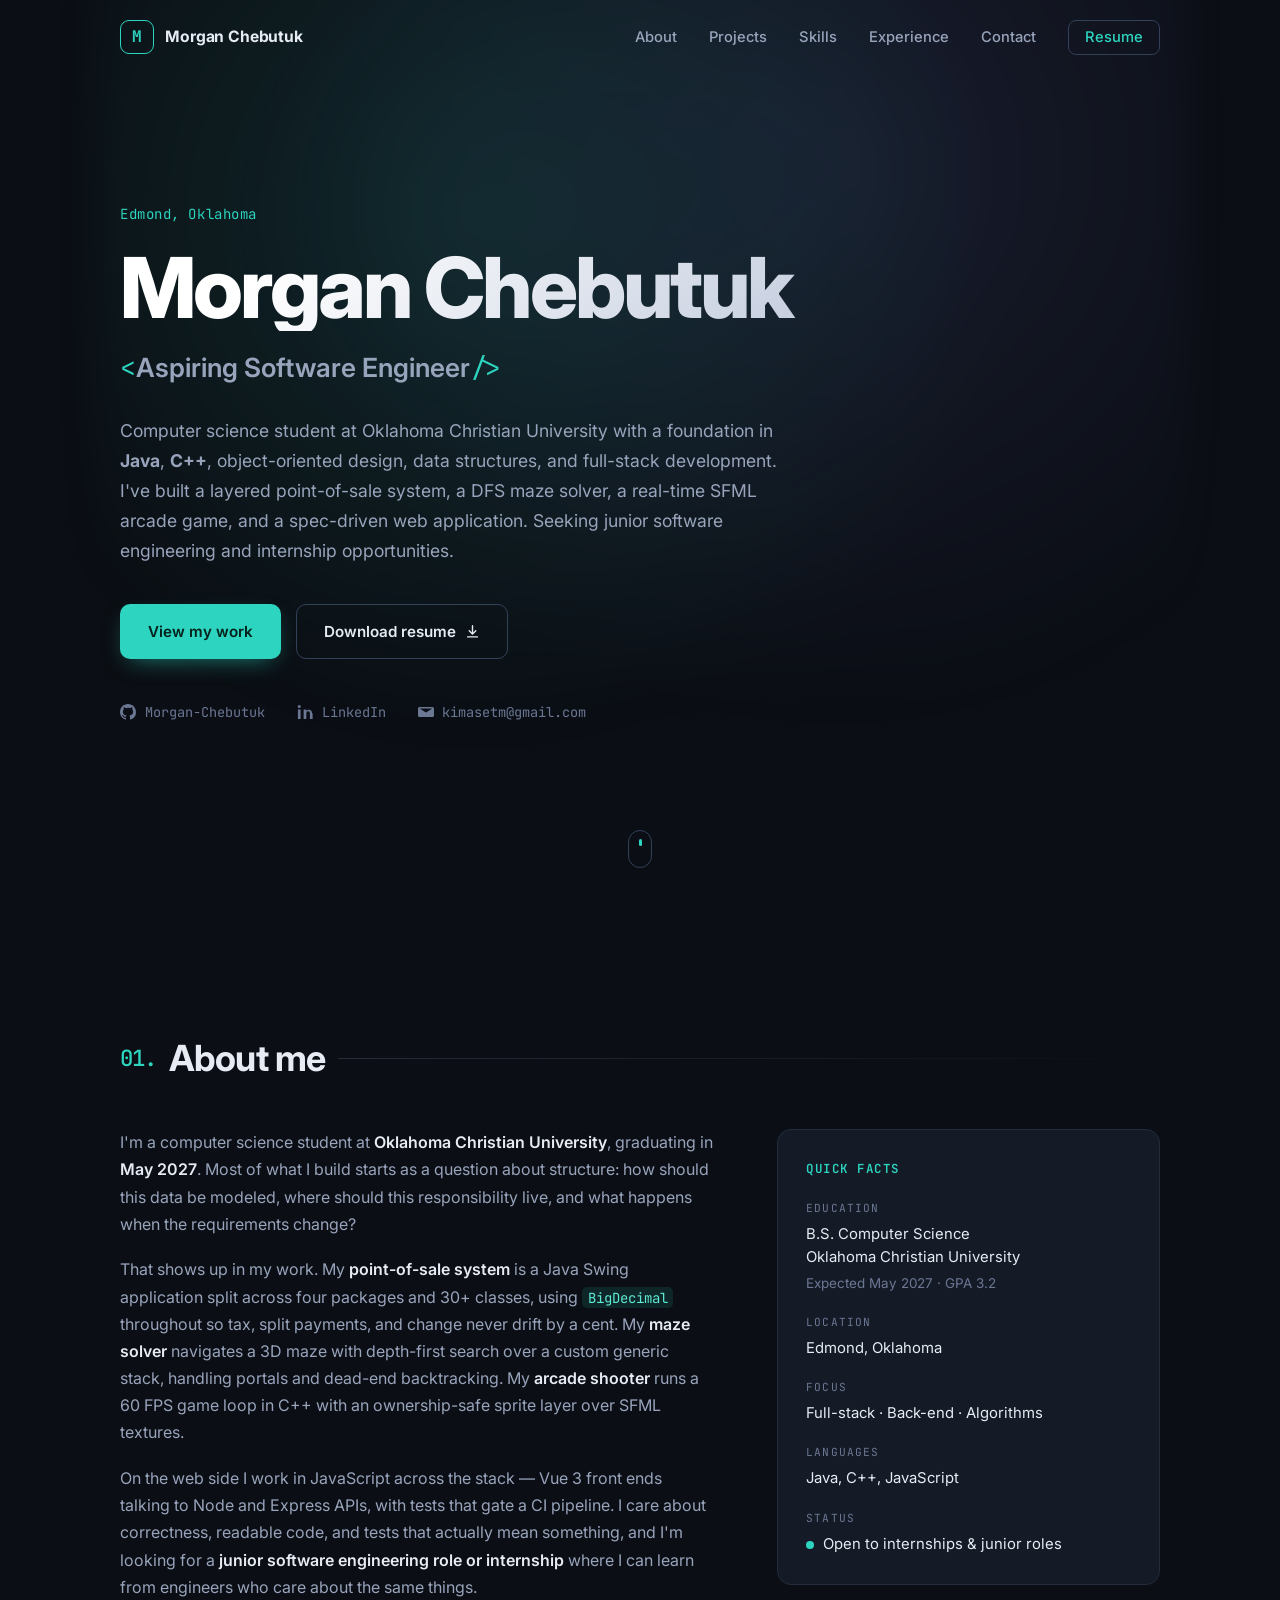
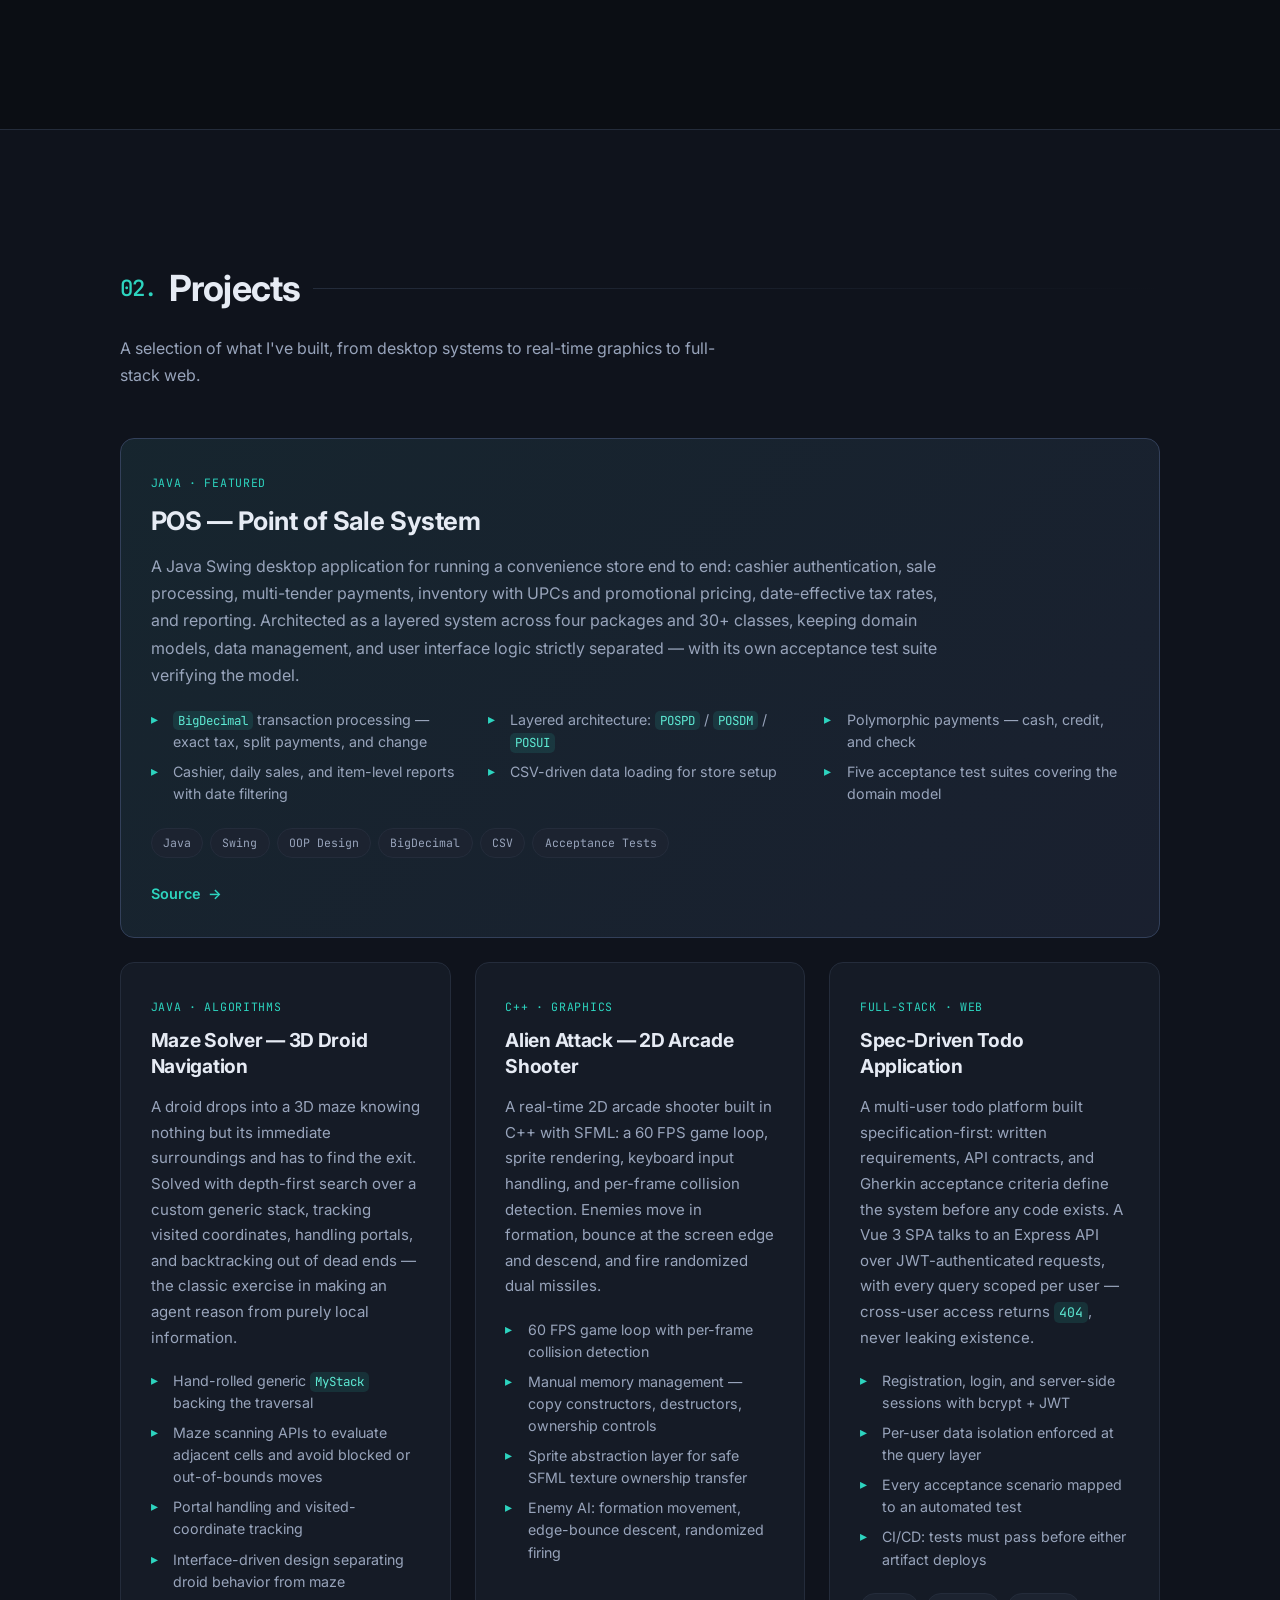
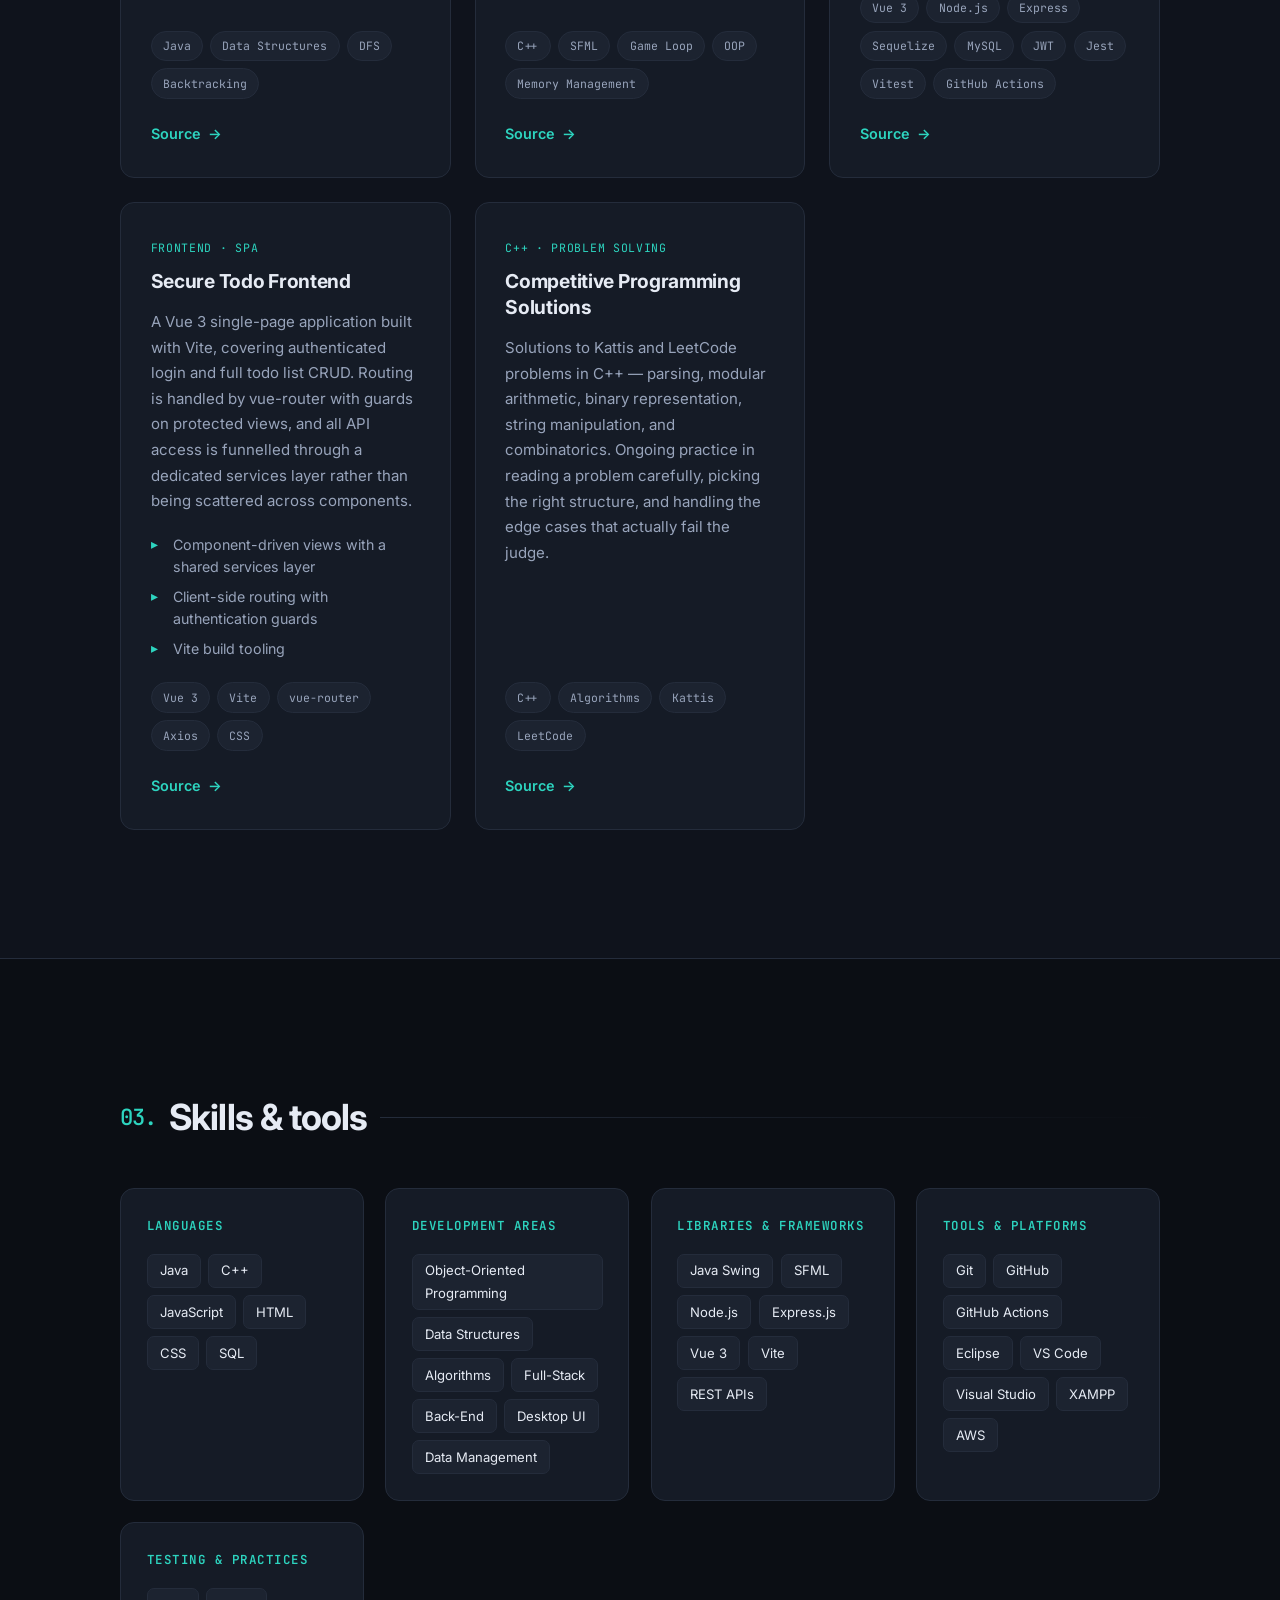
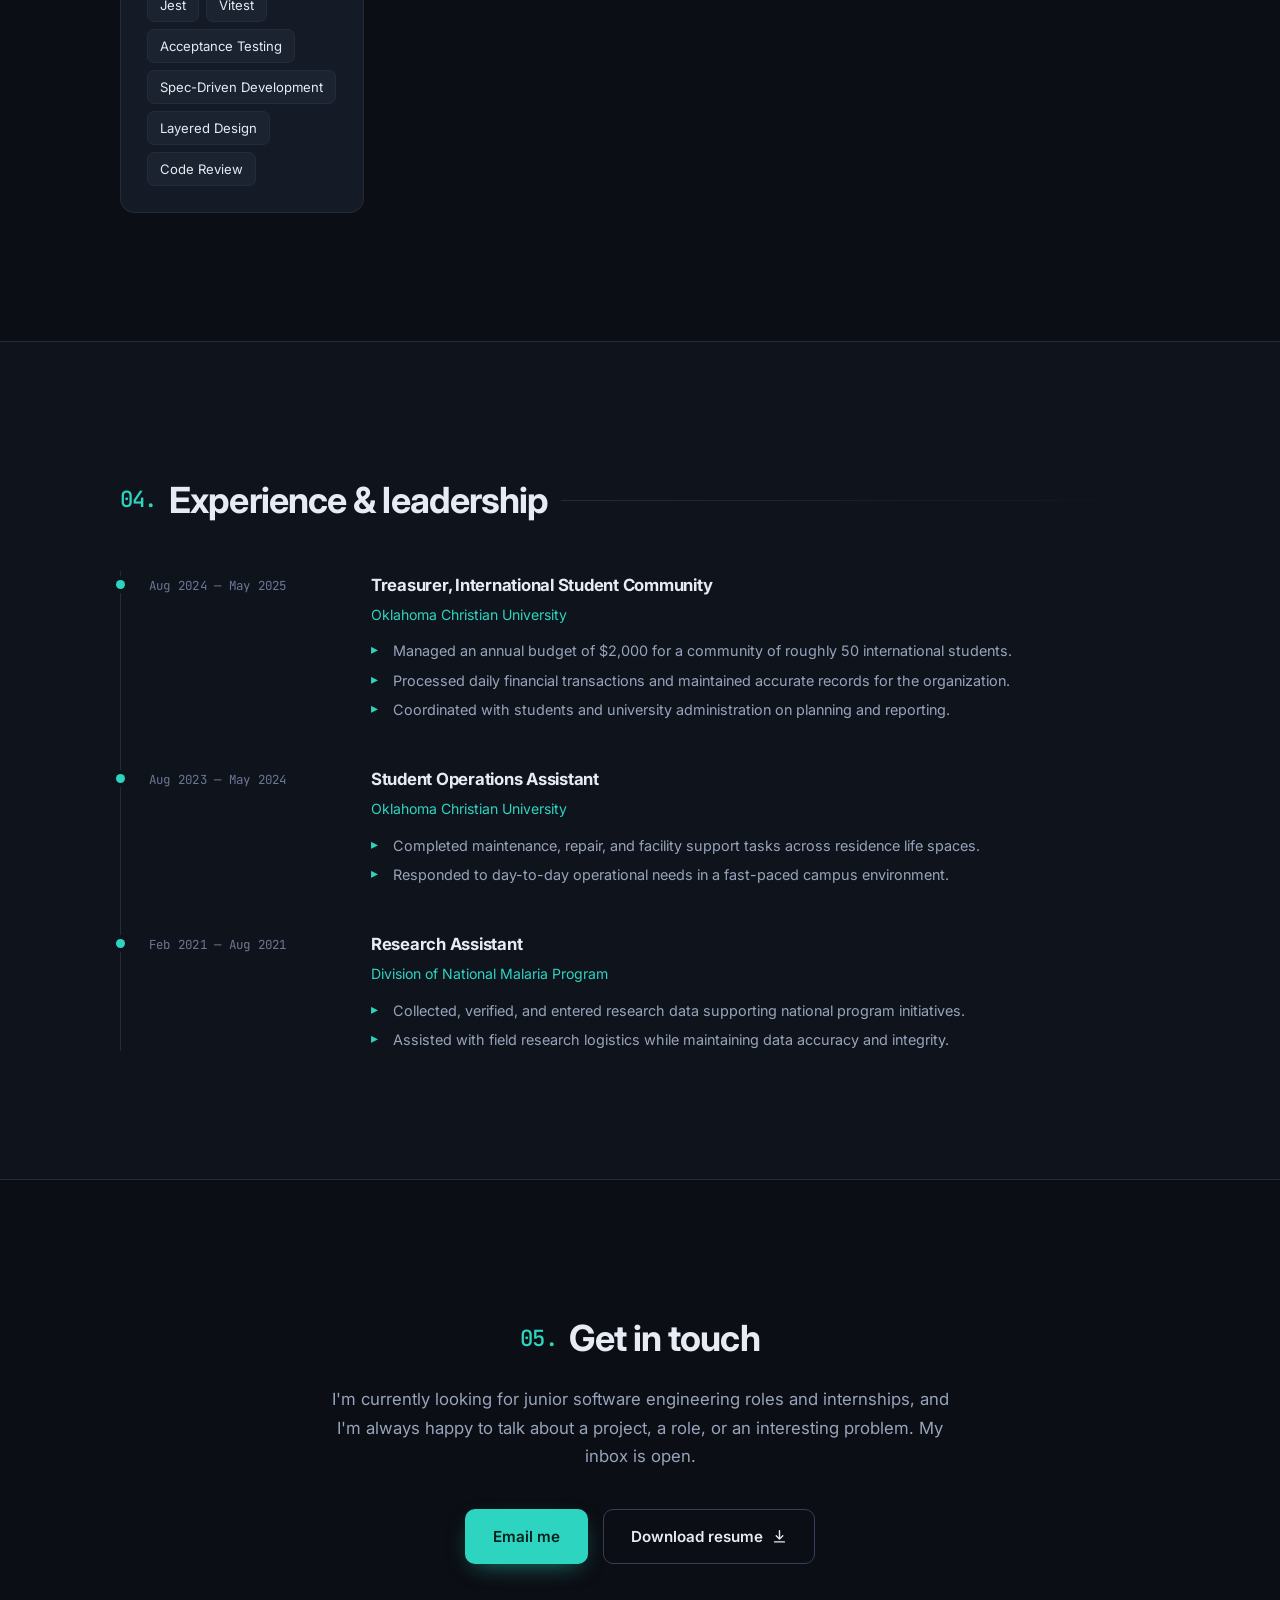
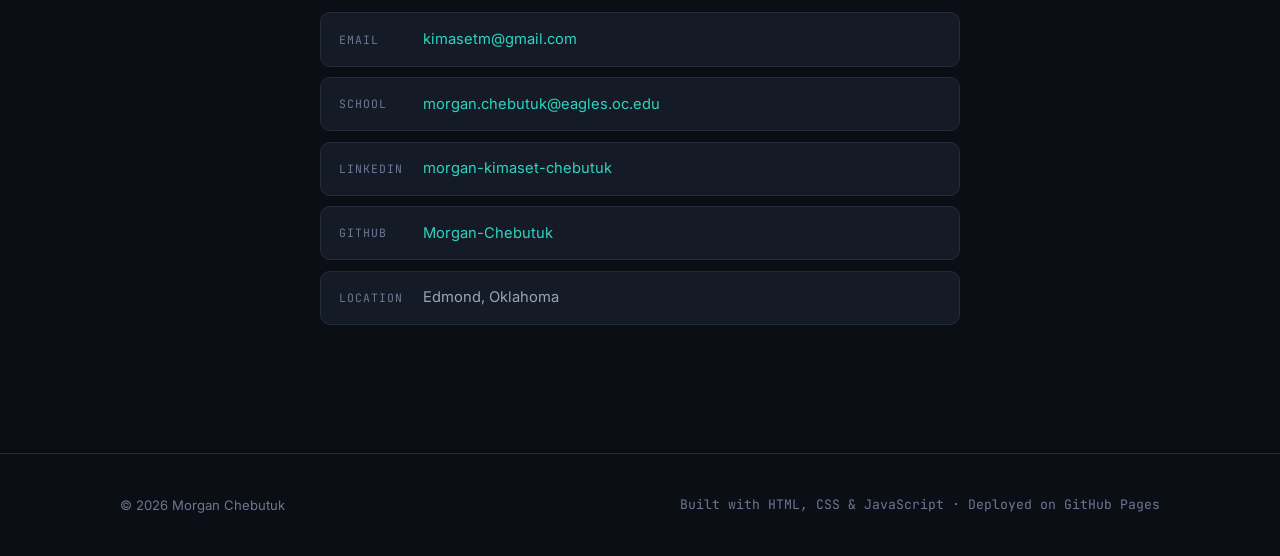
==== commit c0b31ac8: "Link Alien Attack to its published source repo Co-Authored-By: Claude Opus 5 (1M context) <noreply@a" ====
--- a/index.html
+++ b/index.html
@@ -231,7 +231,7 @@
             <li>C++</li><li>SFML</li><li>Game Loop</li><li>OOP</li><li>Memory Management</li>
           </ul>
           <div class="project-links">
-            <span class="project-note">Coursework project &middot; source available on request</span>
+            <a href="https://github.com/Morgan-Chebutuk/Alien-Attack" target="_blank" rel="noopener">Source <span aria-hidden="true">&rarr;</span></a>
           </div>
         </article>
 
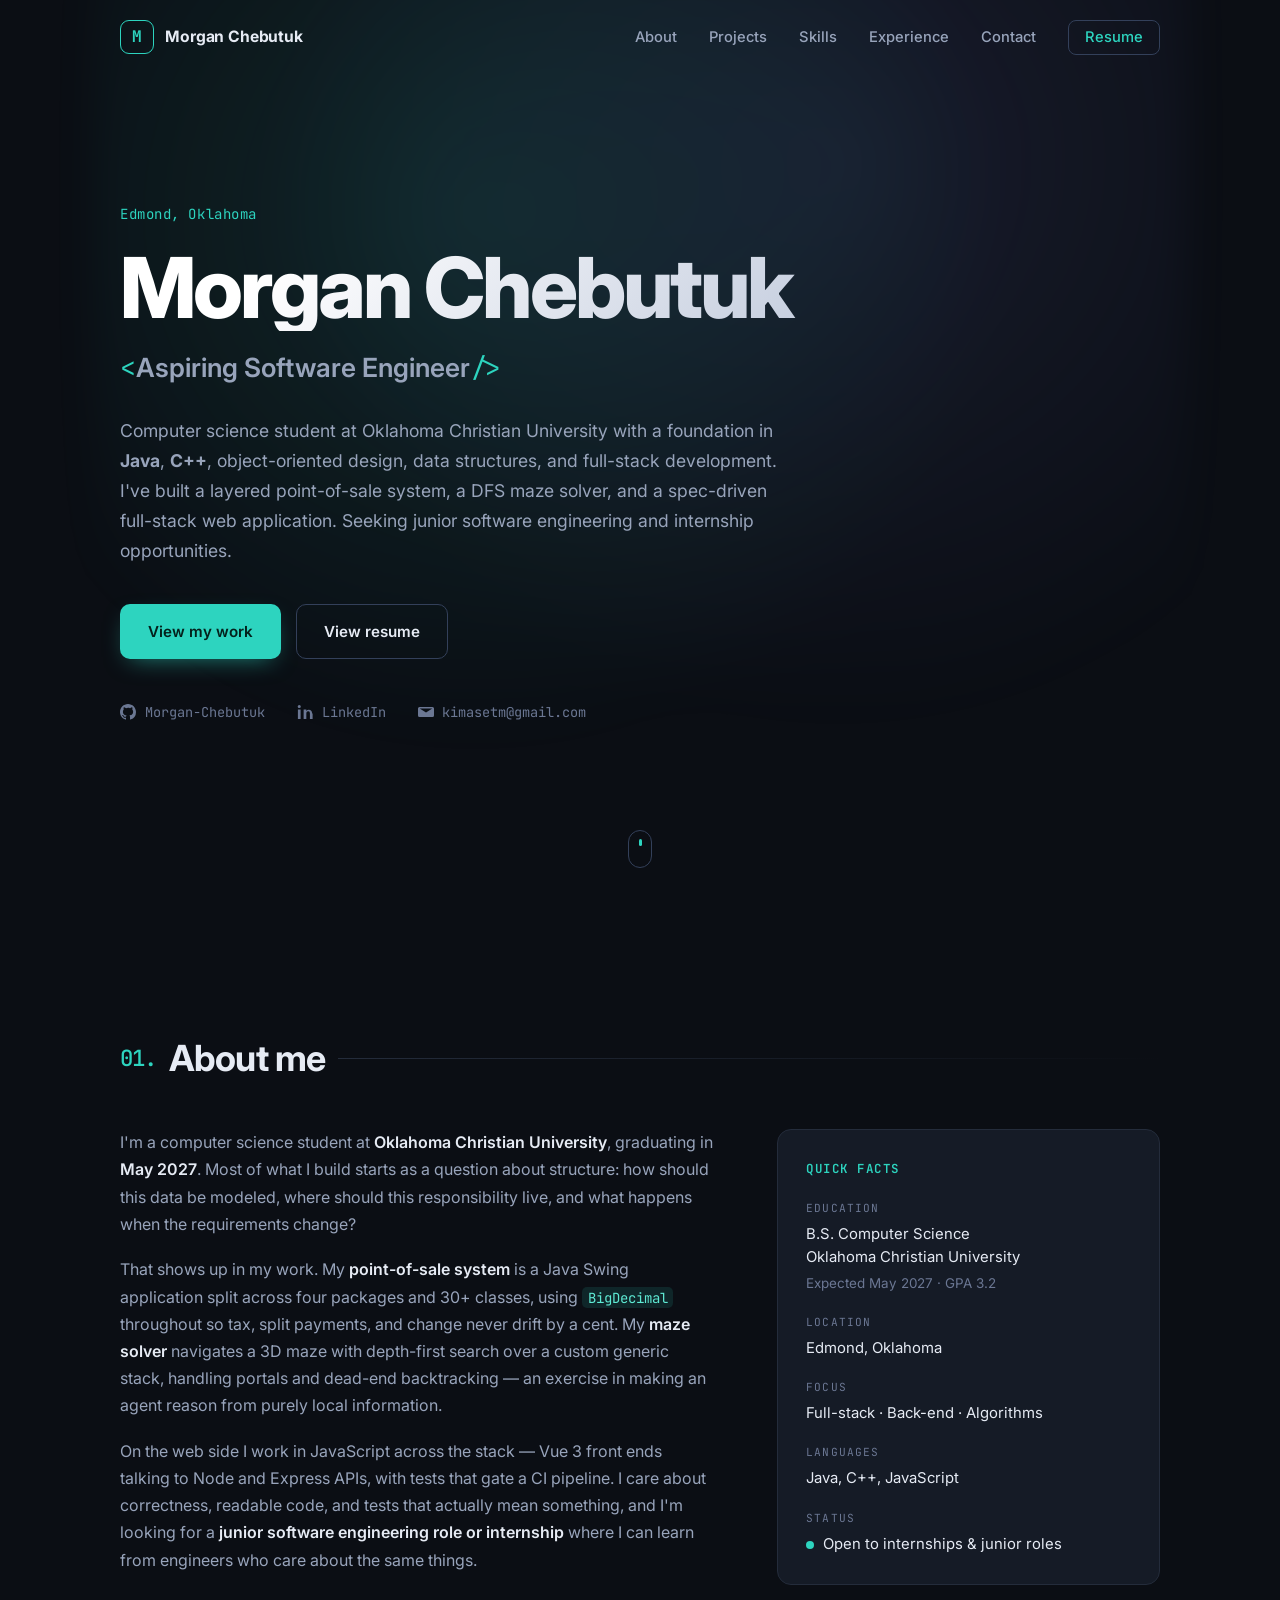
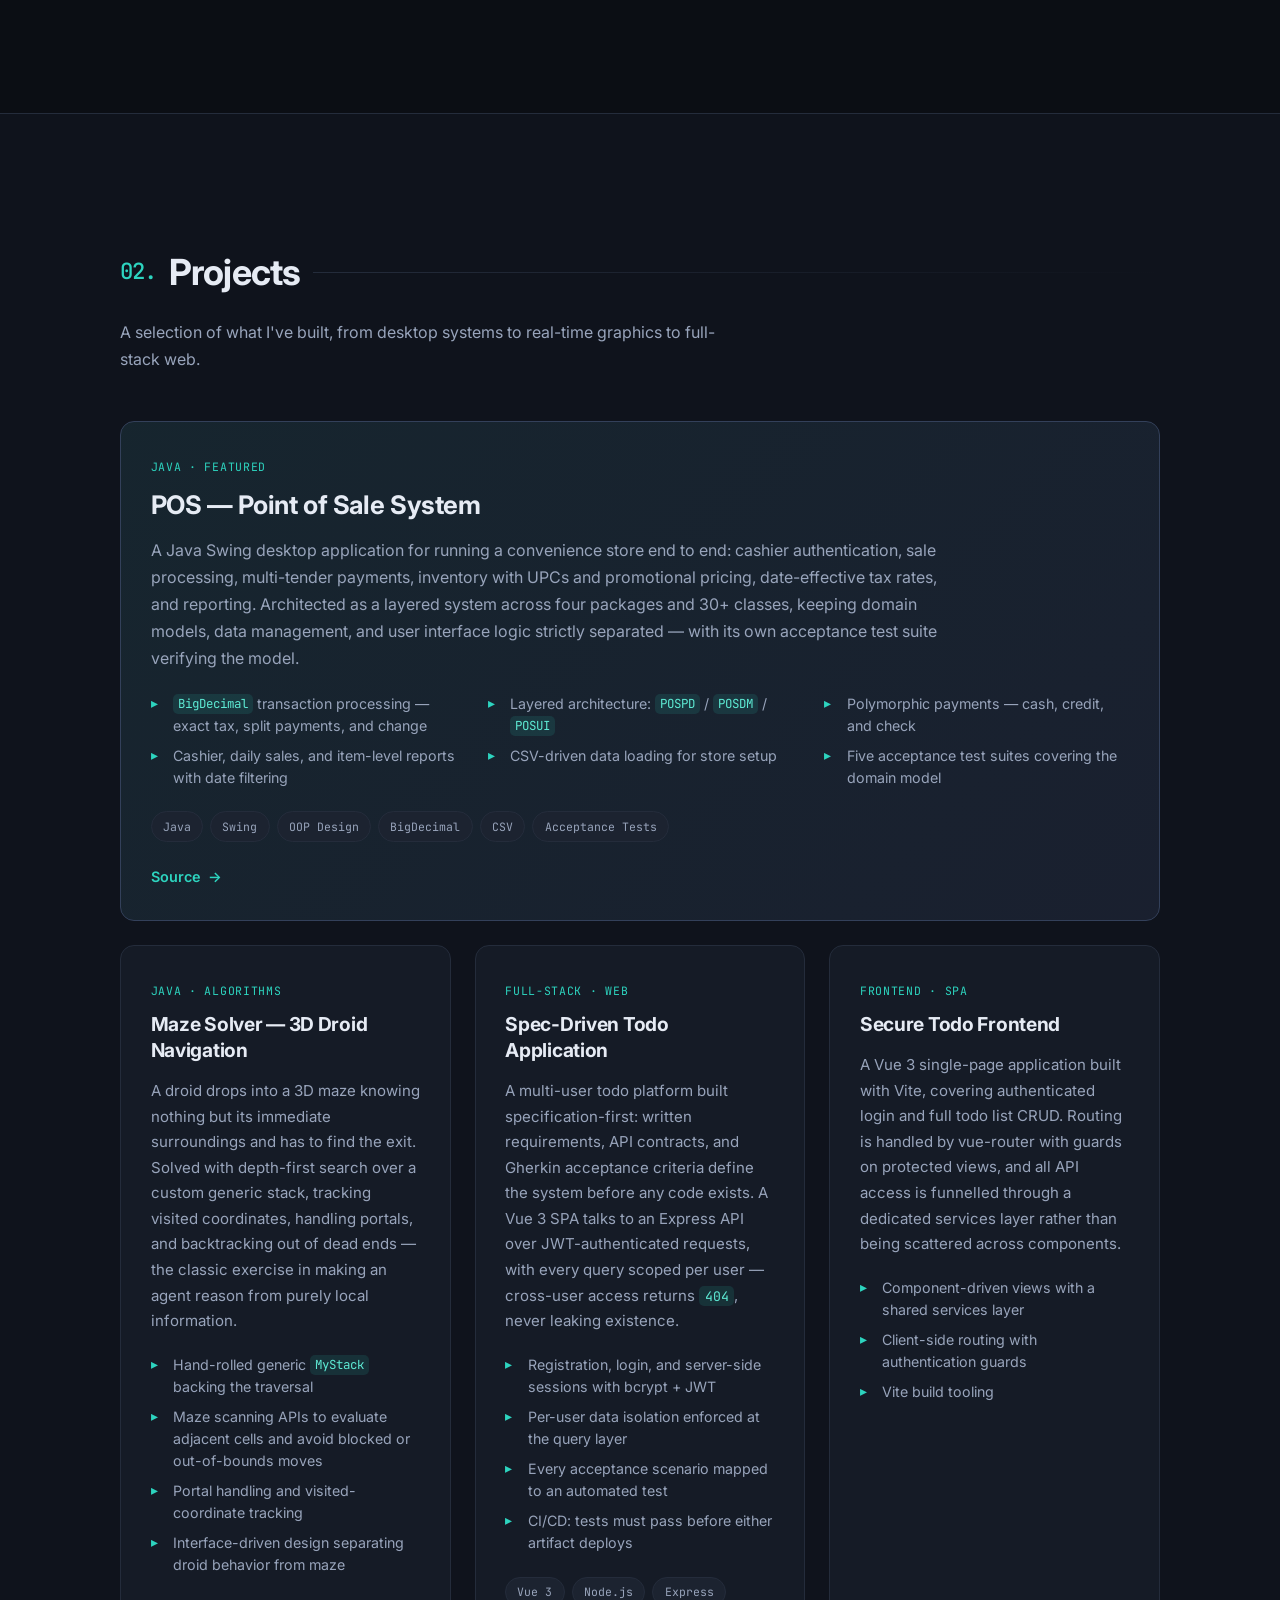
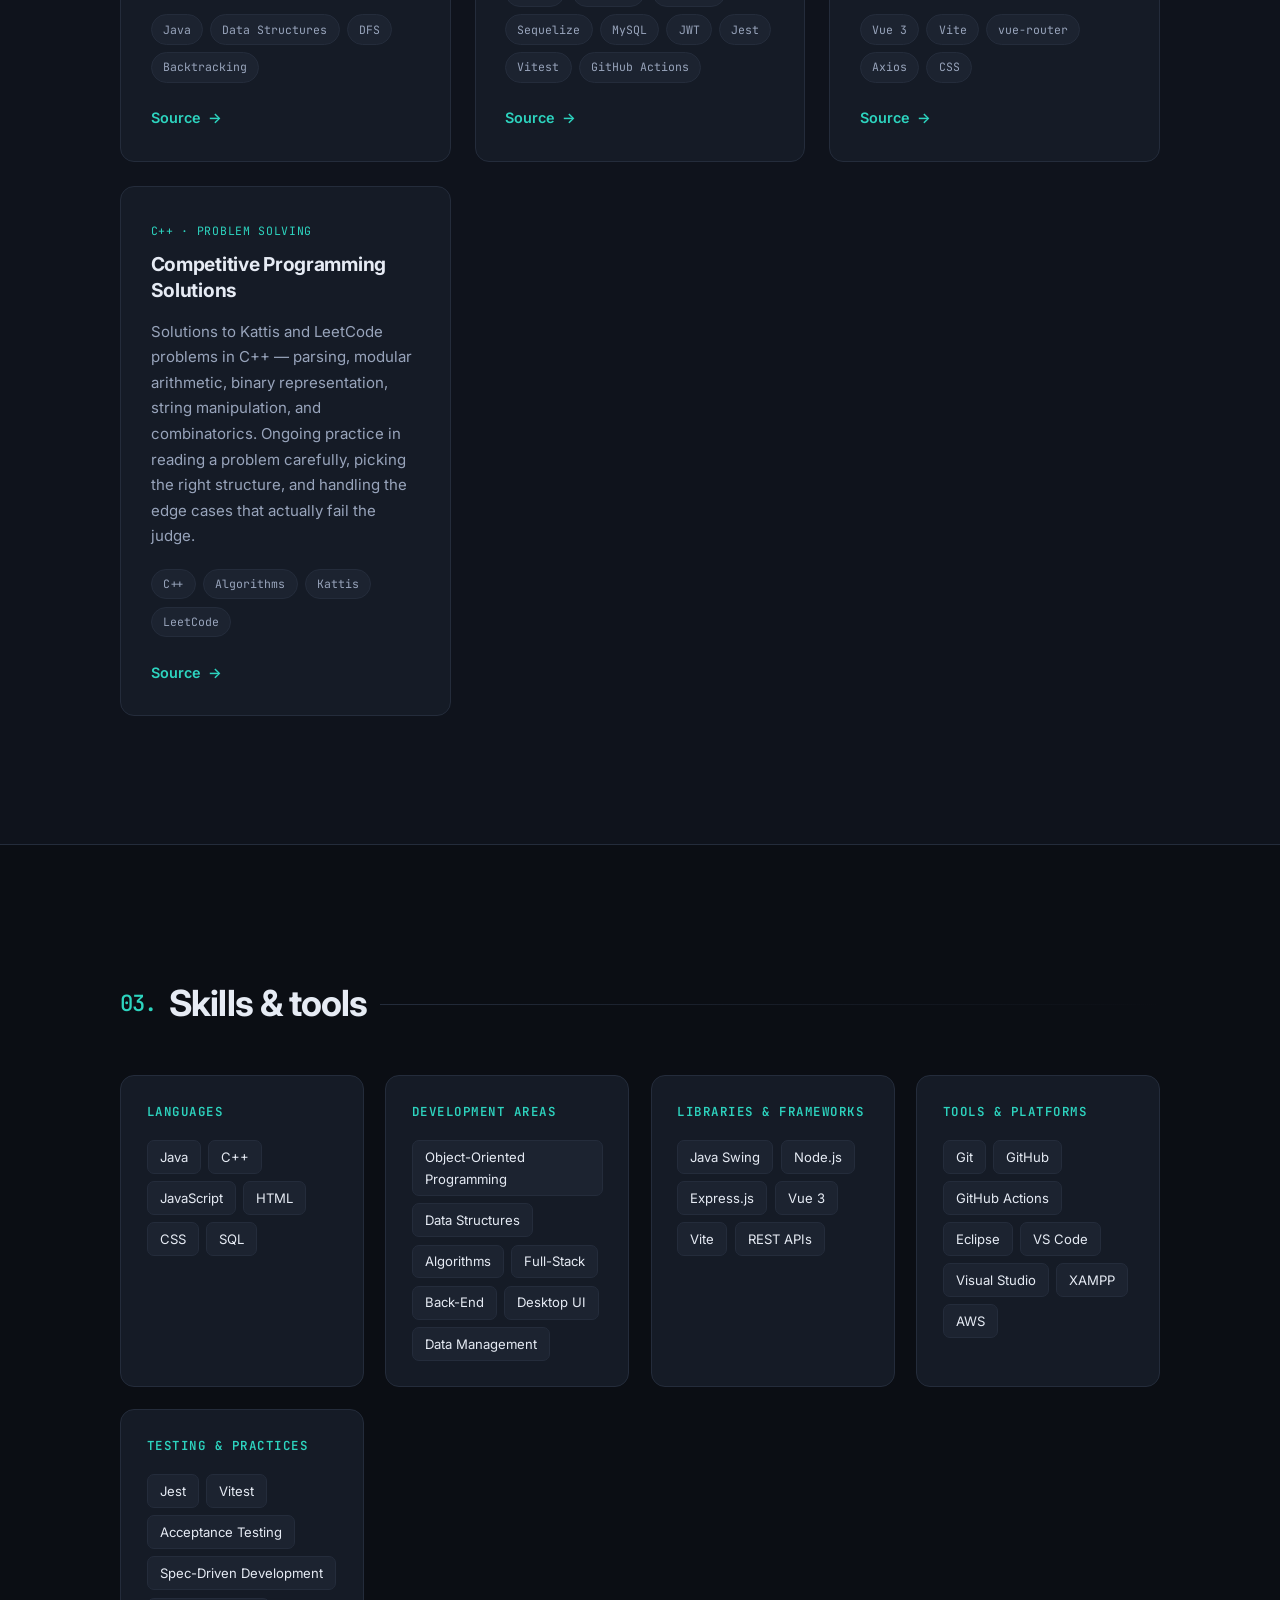
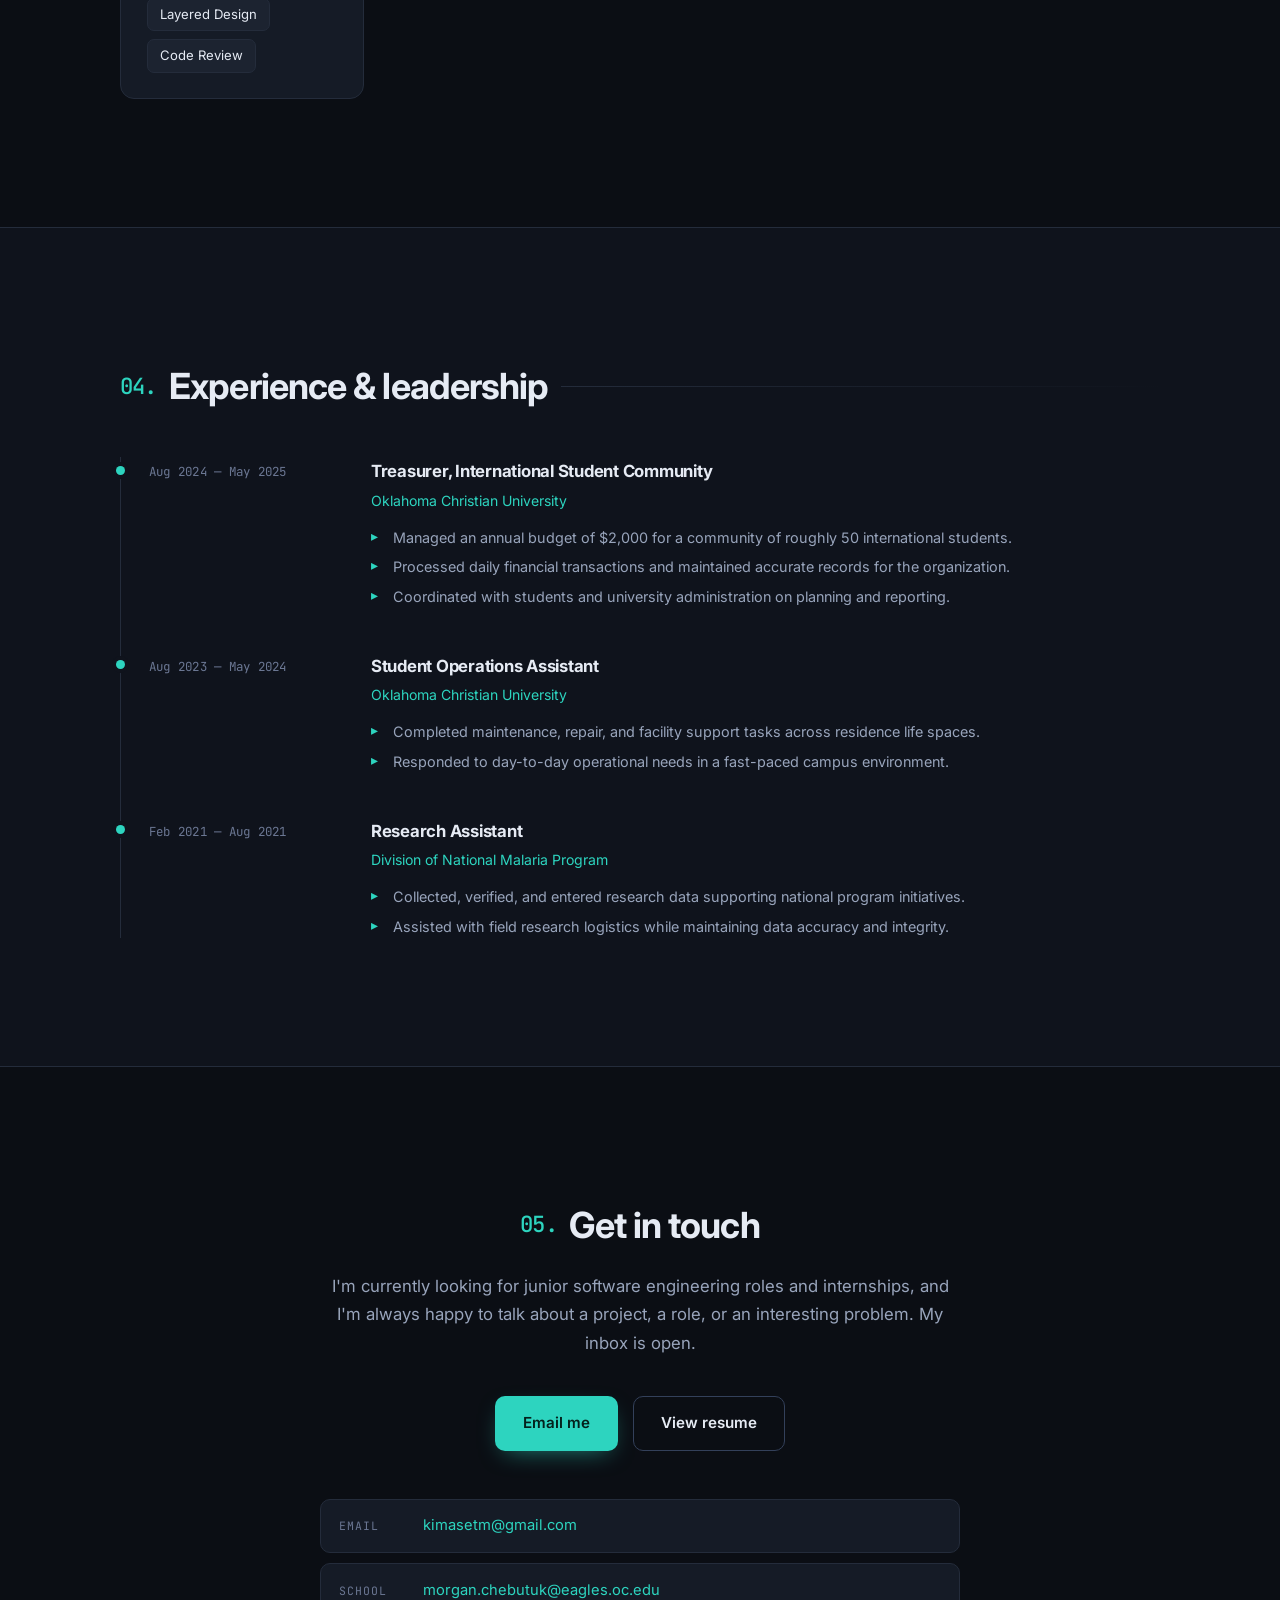
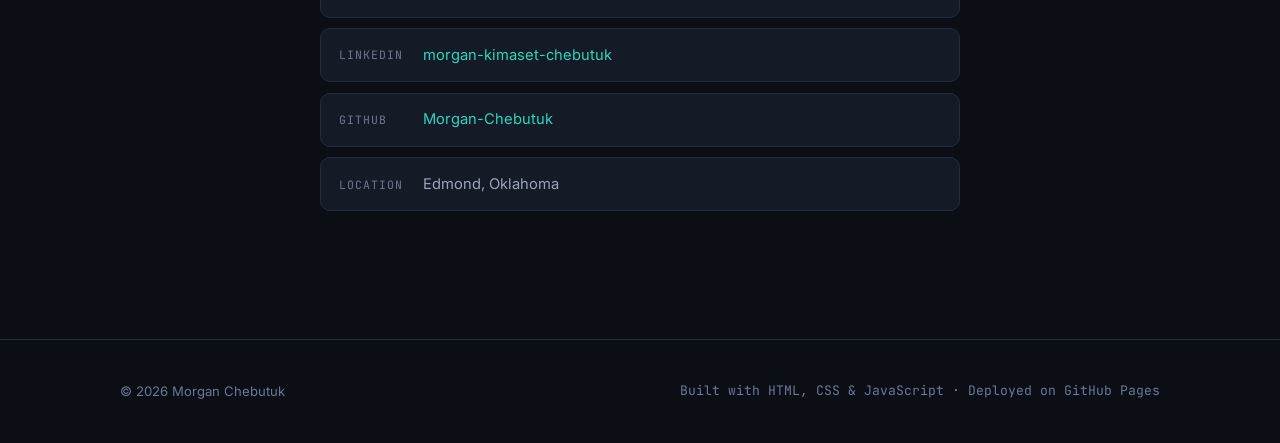
==== commit ab9ff195: "Replace resume PDF with a scrubbed web resume The PDF carried a phone number and mailing address. Re" ====
--- a/index.html
+++ b/index.html
@@ -40,7 +40,7 @@
       <li><a href="#skills">Skills</a></li>
       <li><a href="#experience">Experience</a></li>
       <li><a href="#contact">Contact</a></li>
-      <li><a class="nav-cta" href="Morgan-Chebutuk-Resume.pdf" target="_blank" rel="noopener">Resume</a></li>
+      <li><a class="nav-cta" href="resume.html">Resume</a></li>
     </ul>
   </nav>
 </header>
@@ -61,17 +61,14 @@
       <p class="hero-blurb reveal">
         Computer science student at Oklahoma Christian University with a foundation in
         <strong>Java</strong>, <strong>C++</strong>, object-oriented design, data structures, and
-        full-stack development. I've built a layered point-of-sale system, a DFS maze solver, a
-        real-time SFML arcade game, and a spec-driven web application. Seeking junior software
-        engineering and internship opportunities.
+        full-stack development. I've built a layered point-of-sale system, a DFS maze solver, and a
+        spec-driven full-stack web application. Seeking junior software engineering and internship
+        opportunities.
       </p>
 
       <div class="hero-actions reveal">
         <a class="btn btn-primary" href="#projects">View my work</a>
-        <a class="btn btn-ghost" href="Morgan-Chebutuk-Resume.pdf" target="_blank" rel="noopener">
-          Download resume
-          <svg class="btn-icon" viewBox="0 0 16 16" aria-hidden="true"><path d="M8 1a.75.75 0 0 1 .75.75v7.19l2.22-2.22a.75.75 0 1 1 1.06 1.06l-3.5 3.5a.75.75 0 0 1-1.06 0l-3.5-3.5a.75.75 0 0 1 1.06-1.06l2.22 2.22V1.75A.75.75 0 0 1 8 1ZM2.75 13a.75.75 0 0 0 0 1.5h10.5a.75.75 0 0 0 0-1.5H2.75Z"/></svg>
-        </a>
+        <a class="btn btn-ghost" href="resume.html">View resume</a>
       </div>
 
       <ul class="hero-links reveal" aria-label="Profile links">
@@ -119,9 +116,8 @@
             application split across four packages and 30+ classes, using <code>BigDecimal</code>
             throughout so tax, split payments, and change never drift by a cent. My
             <strong>maze solver</strong> navigates a 3D maze with depth-first search over a custom
-            generic stack, handling portals and dead-end backtracking. My <strong>arcade
-            shooter</strong> runs a 60&nbsp;FPS game loop in C++ with an ownership-safe sprite layer
-            over SFML textures.
+            generic stack, handling portals and dead-end backtracking — an exercise in making an
+            agent reason from purely local information.
           </p>
           <p>
             On the web side I work in JavaScript across the stack — Vue&nbsp;3 front ends talking to
@@ -213,30 +209,6 @@
 
         <article class="project reveal">
           <div class="project-head">
-            <span class="project-kind">C++&nbsp;&middot;&nbsp;Graphics</span>
-            <h3>Alien Attack — 2D Arcade Shooter</h3>
-          </div>
-          <p>
-            A real-time 2D arcade shooter built in C++ with SFML: a 60&nbsp;FPS game loop, sprite
-            rendering, keyboard input handling, and per-frame collision detection. Enemies move in
-            formation, bounce at the screen edge and descend, and fire randomized dual missiles.
-          </p>
-          <ul class="project-highlights">
-            <li>60&nbsp;FPS game loop with per-frame collision detection</li>
-            <li>Manual memory management — copy constructors, destructors, ownership controls</li>
-            <li>Sprite abstraction layer for safe SFML texture ownership transfer</li>
-            <li>Enemy AI: formation movement, edge-bounce descent, randomized firing</li>
-          </ul>
-          <ul class="tags">
-            <li>C++</li><li>SFML</li><li>Game Loop</li><li>OOP</li><li>Memory Management</li>
-          </ul>
-          <div class="project-links">
-            <a href="https://github.com/Morgan-Chebutuk/Alien-Attack" target="_blank" rel="noopener">Source <span aria-hidden="true">&rarr;</span></a>
-          </div>
-        </article>
-
-        <article class="project reveal">
-          <div class="project-head">
             <span class="project-kind">Full-stack&nbsp;&middot;&nbsp;Web</span>
             <h3>Spec-Driven Todo Application</h3>
           </div>
@@ -324,7 +296,7 @@
         </div>
         <div class="skill-group reveal">
           <h3>Libraries &amp; frameworks</h3>
-          <ul><li>Java Swing</li><li>SFML</li><li>Node.js</li><li>Express.js</li><li>Vue 3</li><li>Vite</li><li>REST APIs</li></ul>
+          <ul><li>Java Swing</li><li>Node.js</li><li>Express.js</li><li>Vue 3</li><li>Vite</li><li>REST APIs</li></ul>
         </div>
         <div class="skill-group reveal">
           <h3>Tools &amp; platforms</h3>
@@ -395,10 +367,7 @@
 
       <div class="contact-actions reveal">
         <a class="btn btn-primary" href="mailto:kimasetm@gmail.com">Email me</a>
-        <a class="btn btn-ghost" href="Morgan-Chebutuk-Resume.pdf" target="_blank" rel="noopener">
-          Download resume
-          <svg class="btn-icon" viewBox="0 0 16 16" aria-hidden="true"><path d="M8 1a.75.75 0 0 1 .75.75v7.19l2.22-2.22a.75.75 0 1 1 1.06 1.06l-3.5 3.5a.75.75 0 0 1-1.06 0l-3.5-3.5a.75.75 0 0 1 1.06-1.06l2.22 2.22V1.75A.75.75 0 0 1 8 1ZM2.75 13a.75.75 0 0 0 0 1.5h10.5a.75.75 0 0 0 0-1.5H2.75Z"/></svg>
-        </a>
+        <a class="btn btn-ghost" href="resume.html">View resume</a>
       </div>
 
       <ul class="contact-details reveal">
